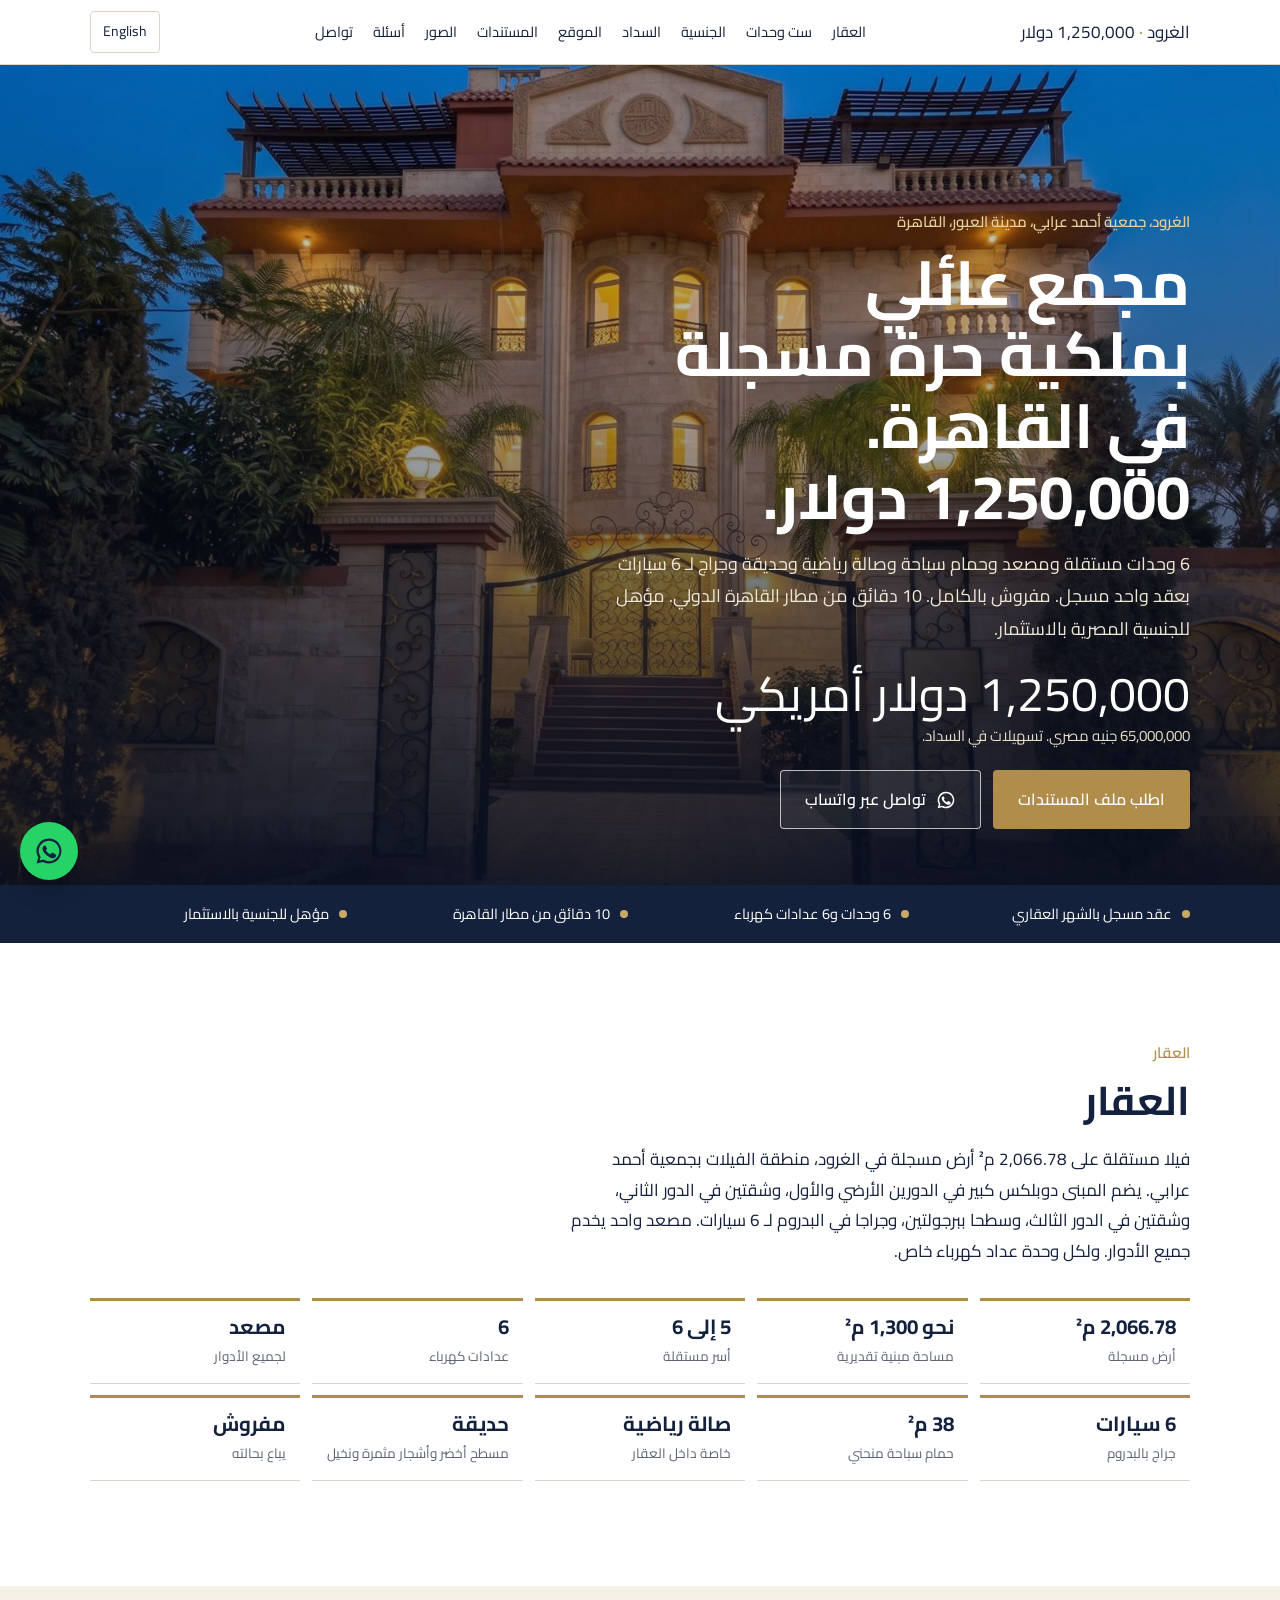
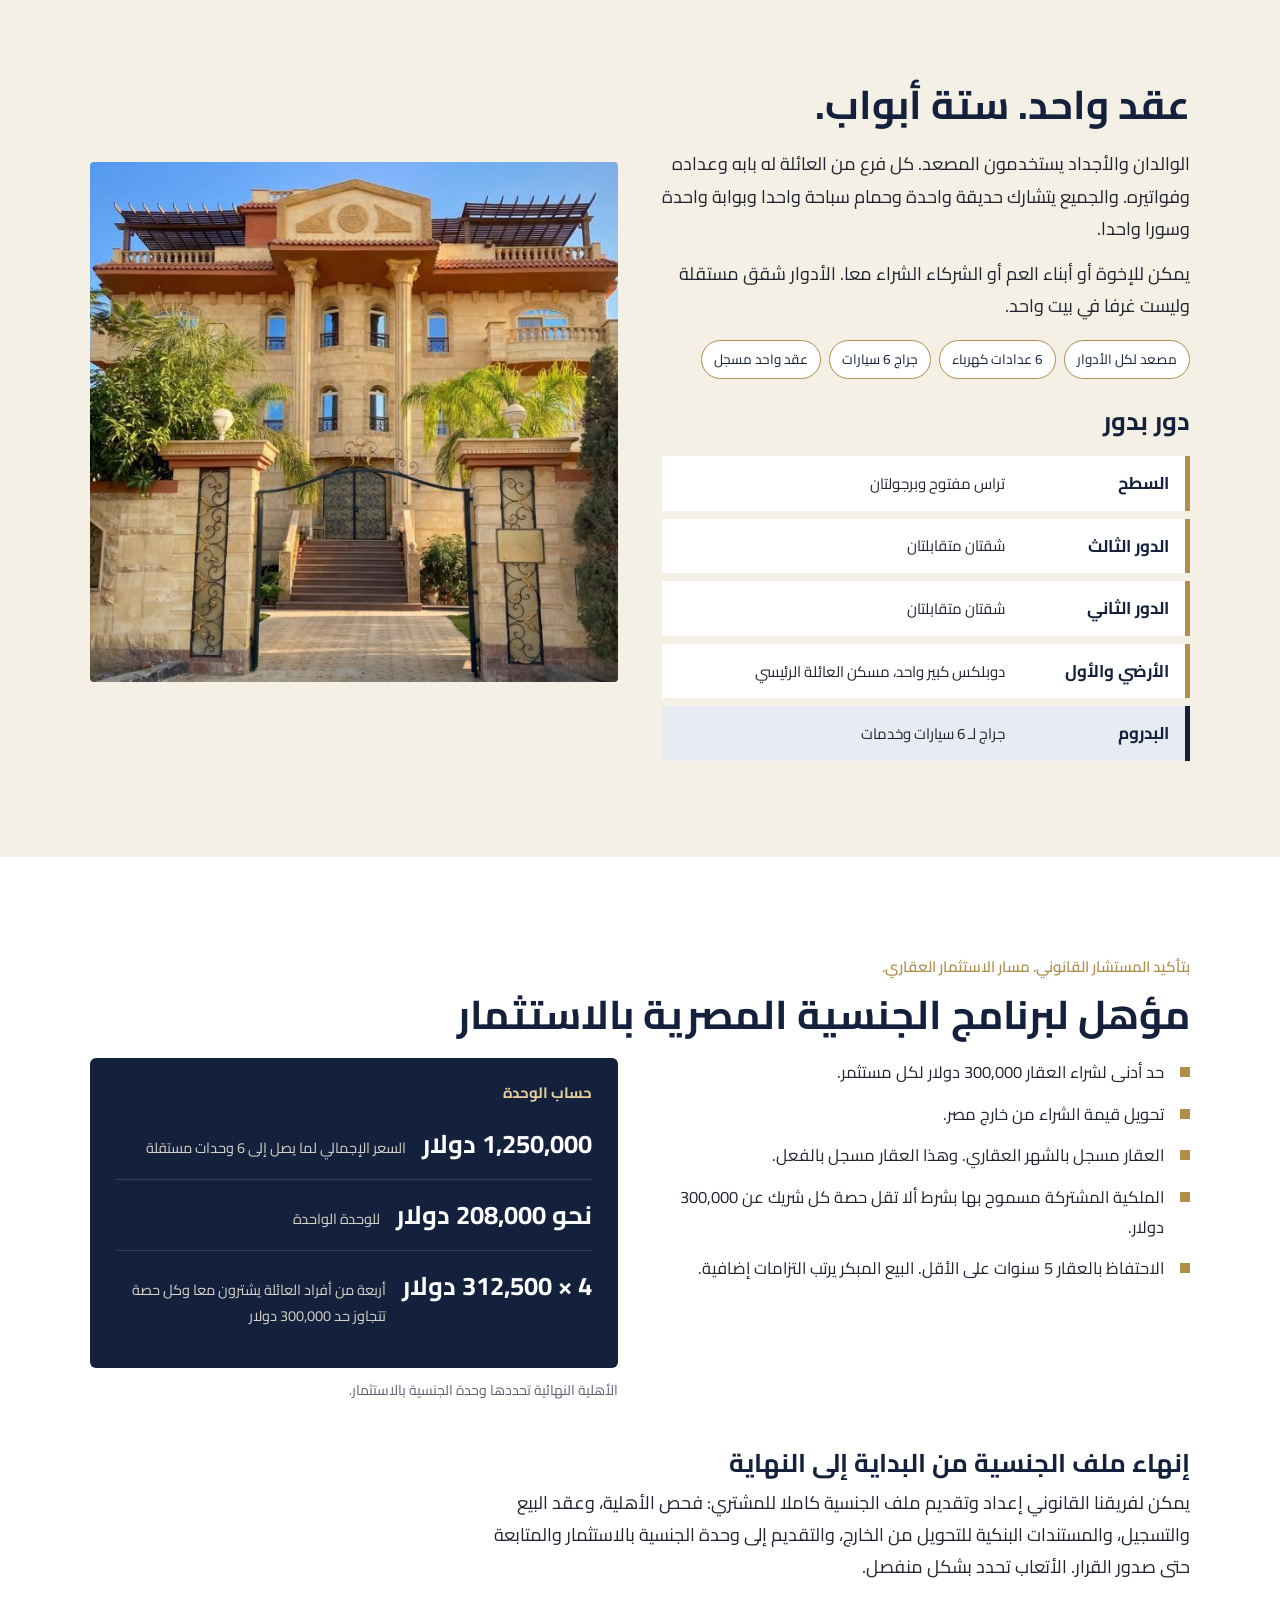
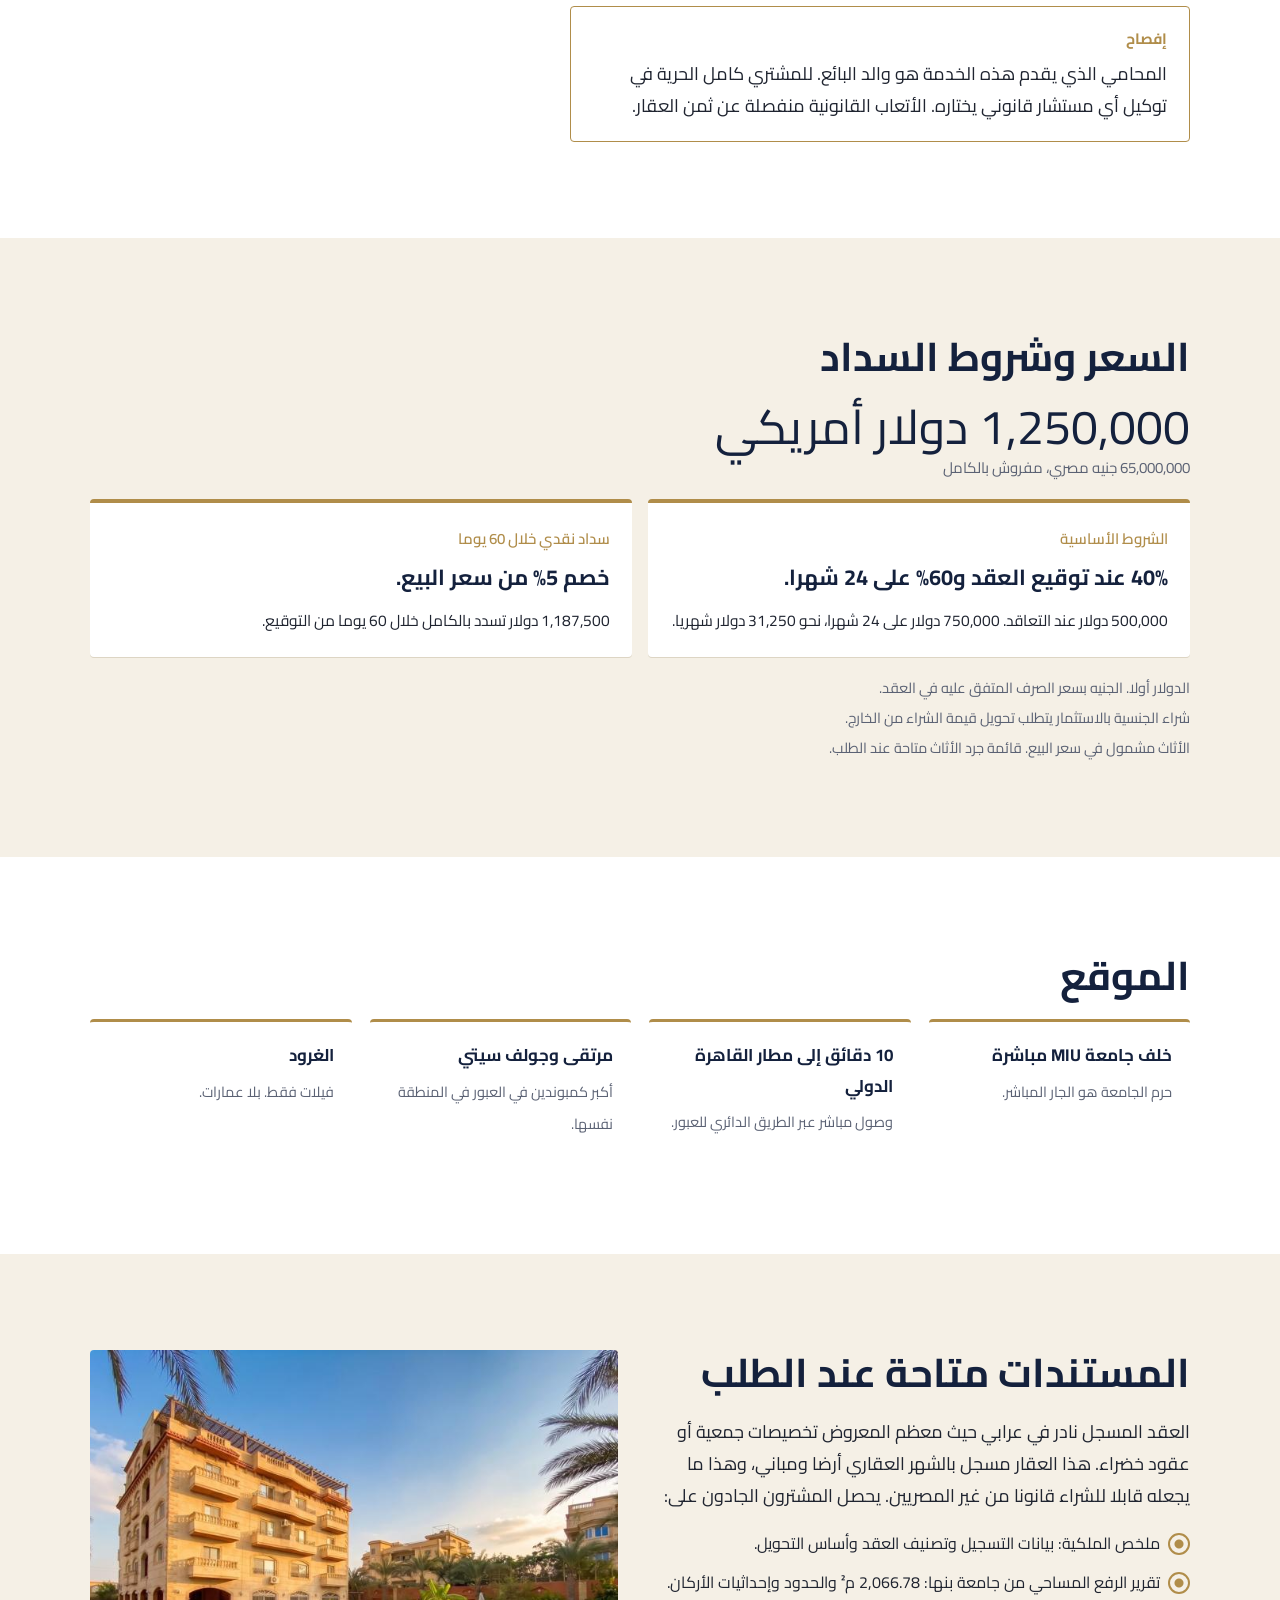
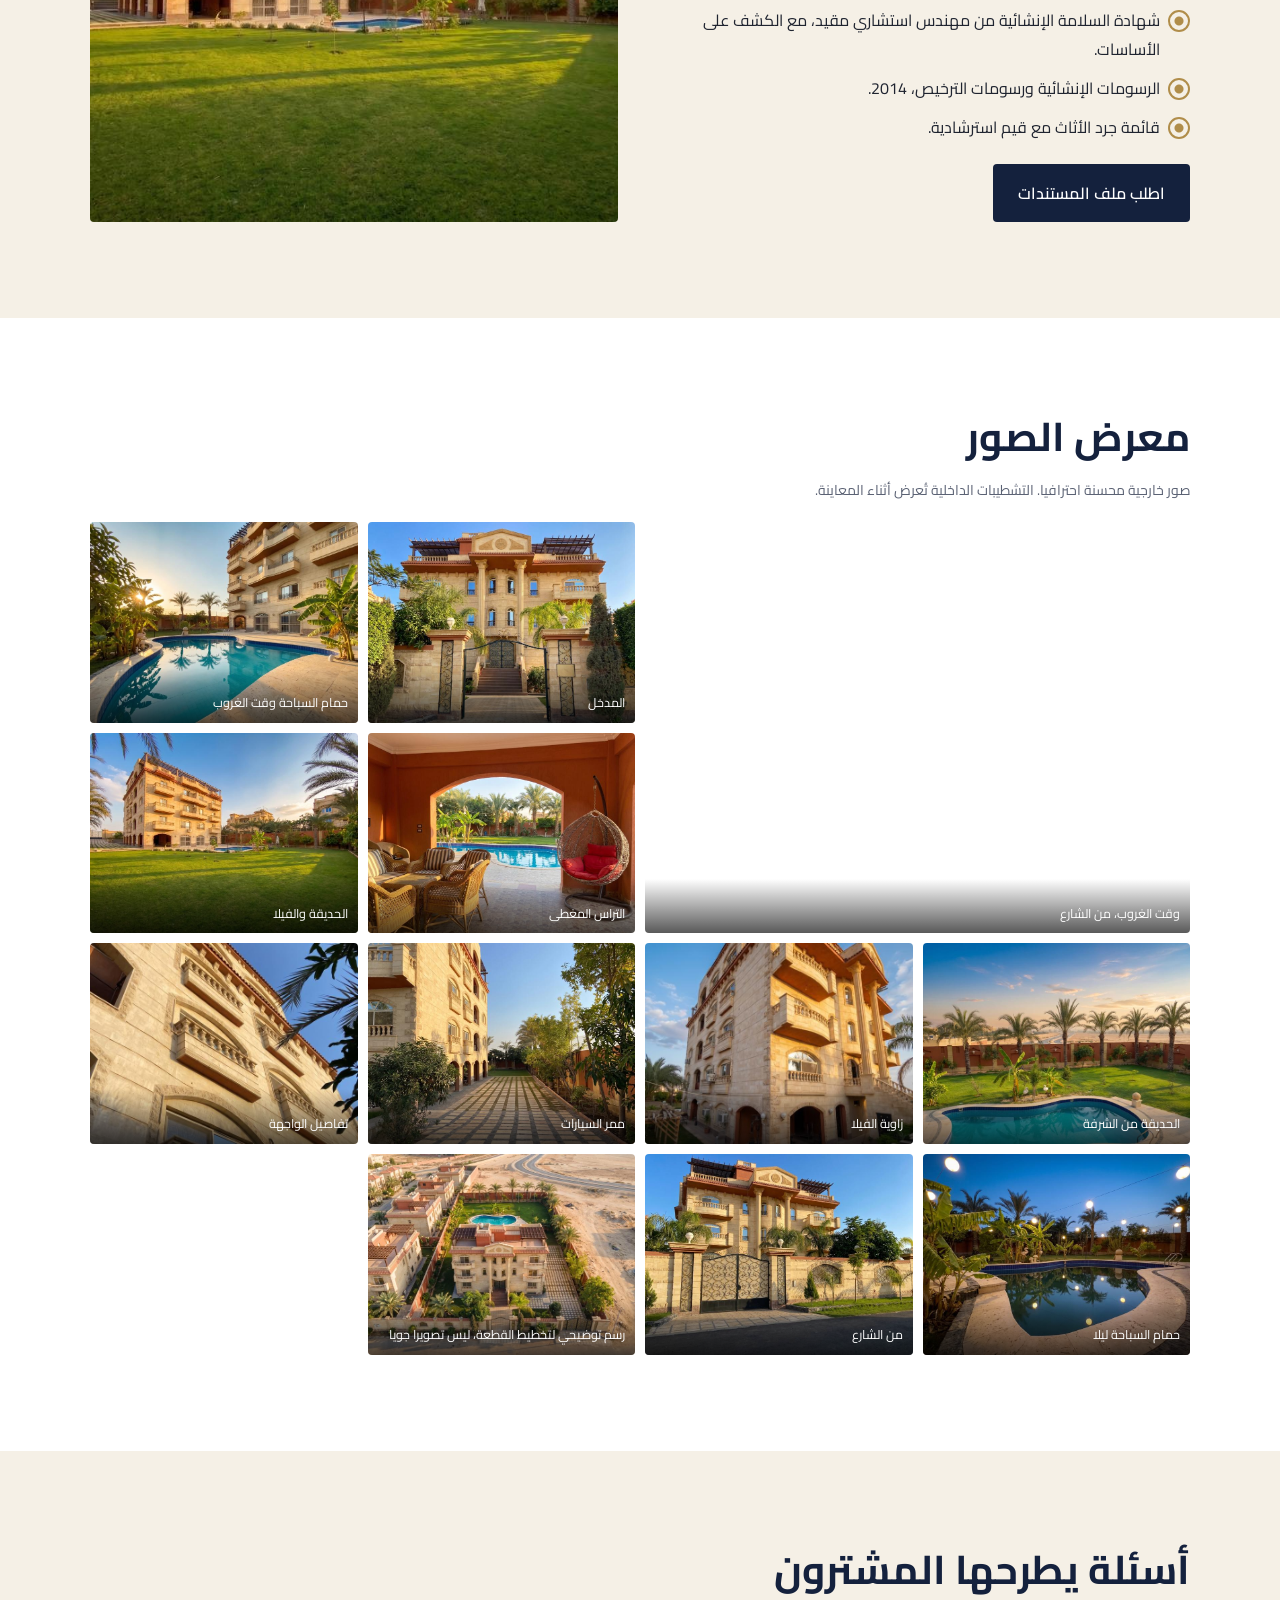
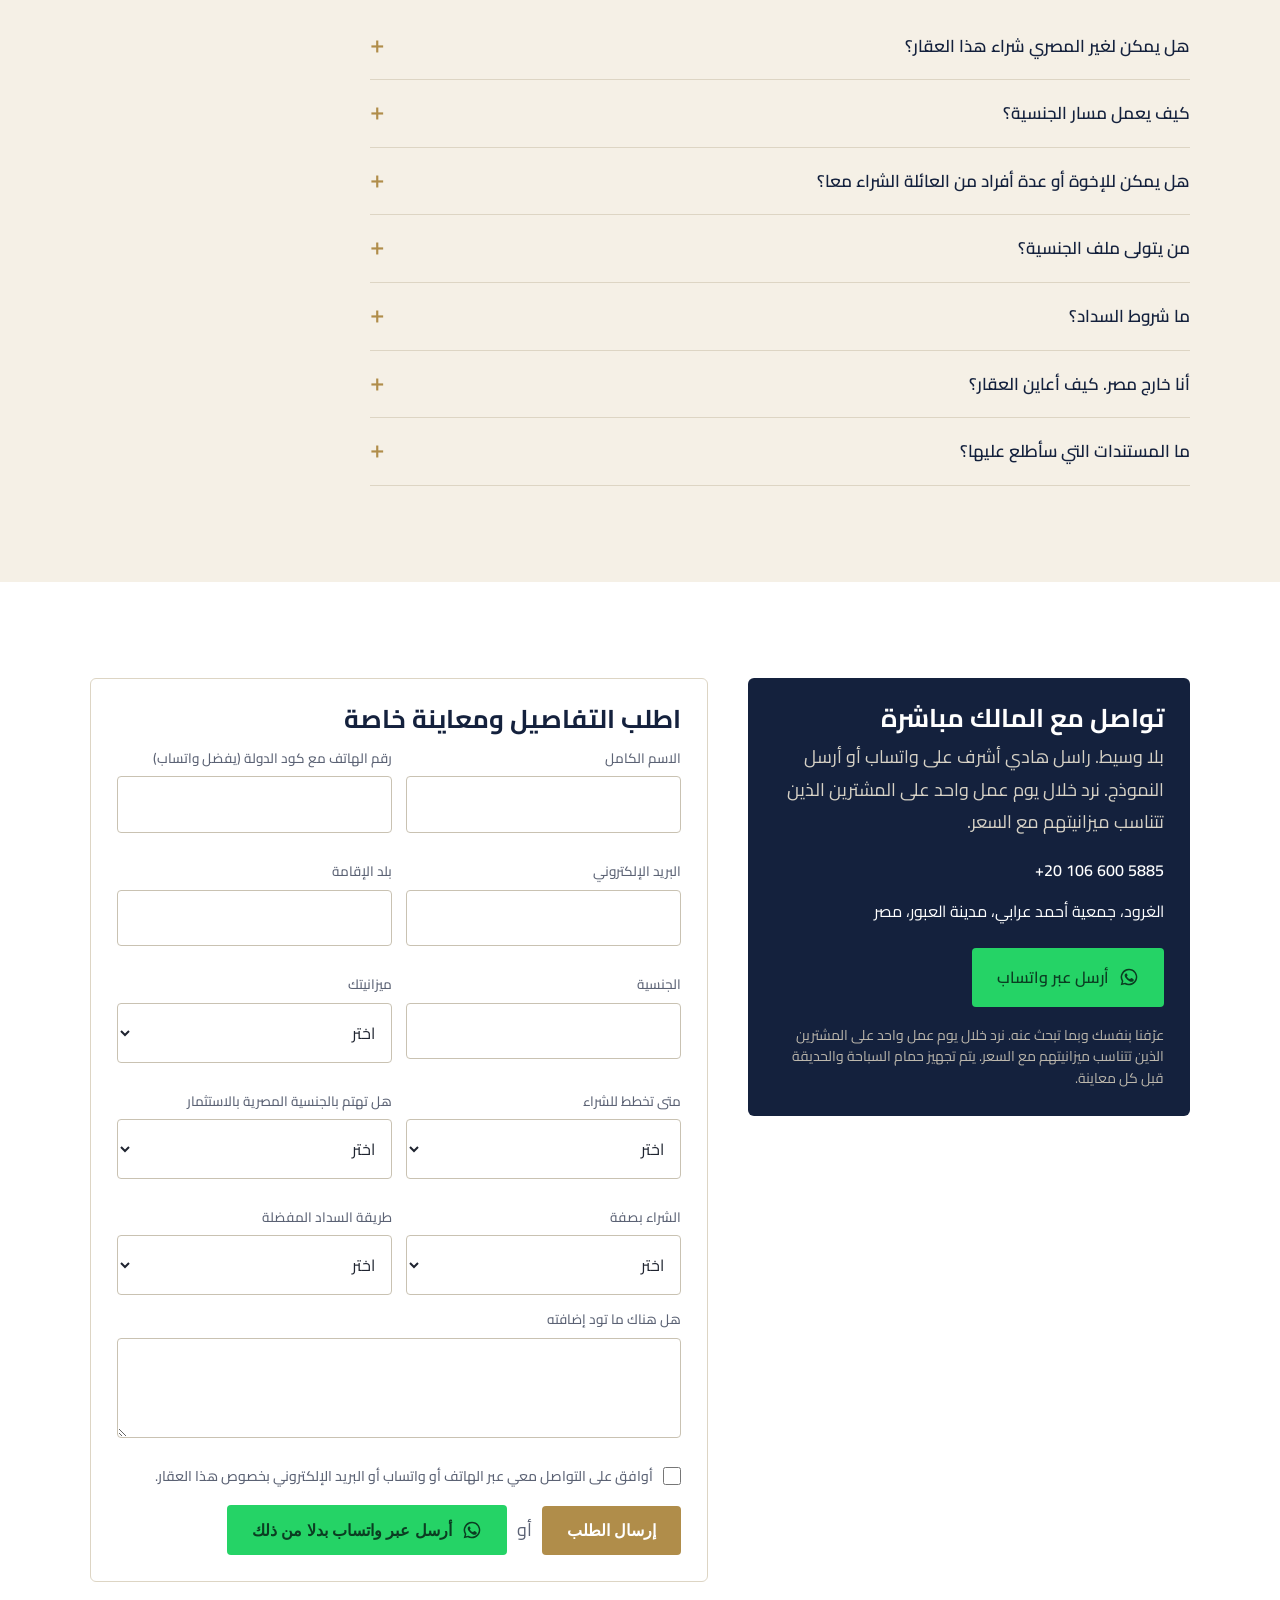
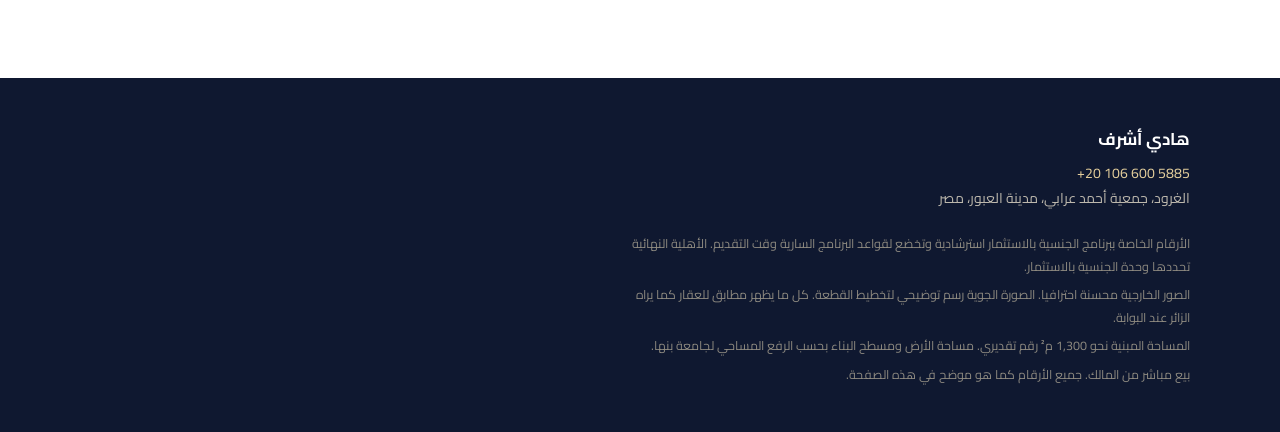
==== ar/index.html @ 03f11ac4 "Obour family compound sales site (EN/AR, GitHub Pages) Co-Authored-By: Claude Fable 5.1 <noreply@ant" ====
<!doctype html>
<html lang="ar" dir="rtl">
<head>
<meta charset="utf-8"><meta name="viewport" content="width=device-width,initial-scale=1,viewport-fit=cover">
<title>مجمع عائلي بملكية حرة مسجلة في العبور، القاهرة | 1,250,000 دولار | مؤهل للجنسية المصرية بالاستثمار</title>
<meta name="description" content="6 وحدات مستقلة بعقد واحد مسجل في الغرود، العبور. مصعد وحمام سباحة وصالة رياضية وحديقة وجراج 6 سيارات، مفروش بالكامل، 10 دقائق من مطار القاهرة. مؤهل للجنسية المصرية بالاستثمار. 1,250,000 دولار مع تسهيلات في السداد.">
<link rel="canonical" href="https://flyboiilii.github.io/obour-villa/ar/">
<link rel="alternate" hreflang="en" href="https://flyboiilii.github.io/obour-villa/en/"><link rel="alternate" hreflang="ar" href="https://flyboiilii.github.io/obour-villa/ar/"><link rel="alternate" hreflang="x-default" href="https://flyboiilii.github.io/obour-villa/">
<meta property="og:type" content="website"><meta property="og:title" content="مجمع عائلي بملكية حرة مسجلة في القاهرة. 1,250,000 دولار."><meta property="og:description" content="6 وحدات مستقلة ومصعد وحمام سباحة وصالة رياضية وحديقة وجراج لـ 6 سيارات بعقد واحد مسجل. مفروش بالكامل. 10 دقائق من مطار القاهرة الدولي. مؤهل للجنسية المصرية بالاستثمار.">
<meta property="og:image" content="https://flyboiilii.github.io/obour-villa/assets/img/og.jpg"><meta property="og:image:width" content="1200"><meta property="og:image:height" content="630"><meta property="og:image:alt" content="الفيلا وقت الغروب، الغرود، العبور">
<meta property="og:url" content="https://flyboiilii.github.io/obour-villa/ar/"><meta property="og:locale" content="ar_EG"><meta name="twitter:card" content="summary_large_image">
<meta name="theme-color" content="#14213d">
<link rel="icon" href="../assets/favicon.svg" type="image/svg+xml">
<link rel="preconnect" href="https://fonts.googleapis.com"><link rel="preconnect" href="https://fonts.gstatic.com" crossorigin>
<link rel="stylesheet" href="https://fonts.googleapis.com/css2?family=Cairo:wght@400;600;700&display=swap">
<link rel="preload" as="image" href="../assets/img/twilight_hero-1600.jpg" fetchpriority="high">
<link rel="stylesheet" href="../assets/site.css">
<script type="application/ld+json">{"@context": "https://schema.org", "@type": "RealEstateListing", "name": "مجمع عائلي بملكية حرة مسجلة في العبور، القاهرة | 1,250,000 دولار | مؤهل للجنسية المصرية بالاستثمار", "url": "https://flyboiilii.github.io/obour-villa/ar/", "description": "6 وحدات مستقلة بعقد واحد مسجل في الغرود، العبور. مصعد وحمام سباحة وصالة رياضية وحديقة وجراج 6 سيارات، مفروش بالكامل، 10 دقائق من مطار القاهرة. مؤهل للجنسية المصرية بالاستثمار. 1,250,000 دولار مع تسهيلات في السداد.", "image": ["https://flyboiilii.github.io/obour-villa/assets/img/twilight_hero-1600.jpg", "https://flyboiilii.github.io/obour-villa/assets/img/entrance_day-1600.jpg", "https://flyboiilii.github.io/obour-villa/assets/img/pool_golden-1600.jpg", "https://flyboiilii.github.io/obour-villa/assets/img/terrace_day-1600.jpg", "https://flyboiilii.github.io/obour-villa/assets/img/garden_wide-1600.jpg", "https://flyboiilii.github.io/obour-villa/assets/img/balcony_view-1600.jpg"], "offers": {"@type": "Offer", "price": "1250000", "priceCurrency": "USD", "availability": "https://schema.org/InStock", "seller": {"@type": "Person", "name": "Hady Ashraf", "telephone": "+201066005885"}}, "about": {"@type": "SingleFamilyResidence", "numberOfRooms": 6, "floorSize": {"@type": "QuantitativeValue", "value": 1300, "unitCode": "MTK"}, "address": {"@type": "PostalAddress", "streetAddress": "El Ghoroud, Gamaeyet Ahmed Orabi", "addressLocality": "Obour City", "addressRegion": "Qalyubia", "addressCountry": "EG"}}}</script>
<script type="application/ld+json">{"@context": "https://schema.org", "@type": "FAQPage", "mainEntity": [{"@type": "Question", "name": "هل يمكن لغير المصري شراء هذا العقار؟", "acceptedAnswer": {"@type": "Answer", "text": "نعم. العقد مسجل بالشهر العقاري للأرض والمباني، وهذا هو شكل الملكية الذي يحتاجه المشتري الأجنبي. معظم المعروض في عرابي تخصيصات جمعية أو عقود خضراء لا توفر ذلك."}}, {"@type": "Question", "name": "كيف يعمل مسار الجنسية؟", "acceptedAnswer": {"@type": "Answer", "text": "يقبل برنامج الجنسية المصرية بالاستثمار شراء عقار مسجل بقيمة لا تقل عن 300,000 دولار لكل مستثمر، تسدد بتحويل من الخارج ويحتفظ به 5 سنوات على الأقل. هذا العقار مسجل بالفعل. الأهلية النهائية تحددها وحدة الجنسية بالاستثمار."}}, {"@type": "Question", "name": "هل يمكن للإخوة أو عدة أفراد من العائلة الشراء معا؟", "acceptedAnswer": {"@type": "Answer", "text": "نعم. الملكية المشتركة مسموح بها بشرط ألا تقل حصة كل شريك عن 300,000 دولار. عند 1,250,000 دولار يتجاوز أربعة شركاء بحصة 312,500 دولار لكل منهم الحد المطلوب."}}, {"@type": "Question", "name": "من يتولى ملف الجنسية؟", "acceptedAnswer": {"@type": "Answer", "text": "يمكن لفريقنا القانوني إعداد وتقديم الملف كاملا مقابل أتعاب منفصلة. المحامي هو والد البائع، وللمشتري كامل الحرية في توكيل أي مستشار يختاره."}}, {"@type": "Question", "name": "ما شروط السداد؟", "acceptedAnswer": {"@type": "Answer", "text": "40% عند التوقيع و60% على 24 شهرا، أو خصم 5% من سعر البيع عند السداد الكامل خلال 60 يوما. تباع الفيلا مفروشة بالكامل بسعر البيع."}}, {"@type": "Question", "name": "أنا خارج مصر. كيف أعاين العقار؟", "acceptedAnswer": {"@type": "Answer", "text": "نبدأ بمكالمة فيديو نعرض فيها الفيلا والمستندات، ثم نرتب معاينة خاصة عند سفرك. يتم تجهيز حمام السباحة والحديقة قبل كل زيارة."}}, {"@type": "Question", "name": "ما المستندات التي سأطلع عليها؟", "acceptedAnswer": {"@type": "Answer", "text": "ملخص الملكية، وتقرير الرفع المساحي من جامعة بنها، وشهادة السلامة الإنشائية، والرسومات الإنشائية ورسومات الترخيص لعام 2014، وقائمة جرد الأثاث. النسخ الكاملة تقدم للمشترين الجادين بعد أول مكالمة."}}]}</script>
</head>
<body>
<a class="skip" href="#main">انتقل إلى المحتوى</a>
<header class="hdr"><div class="wrap">
  <a class="brand" href="#top">الغرود <b>·</b> 1,250,000 دولار</a>
  <nav class="nav" aria-label="Sections"><ul><li><a href="#property">العقار</a></li><li><a href="#units">ست وحدات</a></li><li><a href="#citizenship">الجنسية</a></li><li><a href="#payment">السداد</a></li><li><a href="#location">الموقع</a></li><li><a href="#documents">المستندات</a></li><li><a href="#gallery">الصور</a></li><li><a href="#faq">أسئلة</a></li><li><a href="#contact">تواصل</a></li></ul></nav>
  <div class="hdr-right"><a class="lang" href="../en/" hreflang="en" lang="en">English</a>
  <button class="burger" aria-label="القائمة" aria-expanded="false" aria-controls="nav"><span></span></button></div>
</div></header>

<main id="main">
<section class="hero" id="top" style="padding:0">
  <img class="hero-img" src="../assets/img/twilight_hero-1600.jpg" srcset="../assets/img/twilight_hero-800.jpg 800w, ../assets/img/twilight_hero-1600.jpg 1600w" sizes="100vw" alt="الفيلا وقت الغروب، الغرود، العبور" fetchpriority="high" decoding="async">
  <div class="wrap">
    <div class="eyebrow">الغرود، جمعية أحمد عرابي، مدينة العبور، القاهرة</div>
    <h1>مجمع عائلي بملكية حرة مسجلة في القاهرة. 1,250,000 دولار.</h1>
    <p>6 وحدات مستقلة ومصعد وحمام سباحة وصالة رياضية وحديقة وجراج لـ 6 سيارات بعقد واحد مسجل. مفروش بالكامل. 10 دقائق من مطار القاهرة الدولي. مؤهل للجنسية المصرية بالاستثمار.</p>
    <div class="price">1,250,000 دولار أمريكي<small>65,000,000 جنيه مصري. تسهيلات في السداد.</small></div>
    <div class="btns"><a class="btn btn-gold" href="#contact">اطلب ملف المستندات</a><a class="btn btn-ghost" href="https://wa.me/201066005885?text=مرحبا، أنا مهتم بالمجمع العائلي في العبور (1,250,000 دولار)." target="_blank" rel="noopener"><svg viewBox="0 0 24 24" aria-hidden="true"><path fill="currentColor" d="M12 2a10 10 0 0 0-8.6 15.1L2 22l5-1.3A10 10 0 1 0 12 2zm0 18.2a8.2 8.2 0 0 1-4.2-1.2l-.3-.2-3 .8.8-2.9-.2-.3A8.2 8.2 0 1 1 12 20.2zm4.5-6.1c-.2-.1-1.5-.7-1.7-.8s-.4-.1-.6.1-.6.8-.8 1-.3.2-.5.1a6.7 6.7 0 0 1-3.3-2.9c-.3-.4.2-.4.7-1.3.1-.2 0-.3 0-.4l-.8-1.8c-.2-.5-.4-.4-.6-.4h-.5a1 1 0 0 0-.7.3 3 3 0 0 0-.9 2.2 5.2 5.2 0 0 0 1.1 2.8 12 12 0 0 0 4.6 4 5.3 5.3 0 0 0 3.2.7 2.7 2.7 0 0 0 1.8-1.3 2.2 2.2 0 0 0 .2-1.3c-.1-.1-.3-.2-.5-.3z"/></svg>تواصل عبر واتساب</a></div>
  </div>
</section>
<div class="trust"><div class="wrap"><ul><li>عقد مسجل بالشهر العقاري</li><li>6 وحدات و6 عدادات كهرباء</li><li>10 دقائق من مطار القاهرة</li><li>مؤهل للجنسية بالاستثمار</li></ul></div></div>

<section id="property"><div class="wrap reveal">
  <div class="eyebrow">العقار</div>
  <h2>العقار</h2>
  <p class="lead">فيلا مستقلة على 2,066.78 م² أرض مسجلة في الغرود، منطقة الفيلات بجمعية أحمد عرابي. يضم المبنى دوبلكس كبير في الدورين الأرضي والأول، وشقتين في الدور الثاني، وشقتين في الدور الثالث، وسطحا ببرجولتين، وجراجا في البدروم لـ 6 سيارات. مصعد واحد يخدم جميع الأدوار. ولكل وحدة عداد كهرباء خاص.</p>
  <div class="facts"><div class="fact"><b>2,066.78 م²</b><span>أرض مسجلة</span></div><div class="fact"><b>نحو 1,300 م²</b><span>مساحة مبنية تقديرية</span></div><div class="fact"><b>5 إلى 6</b><span>أسر مستقلة</span></div><div class="fact"><b>6</b><span>عدادات كهرباء</span></div><div class="fact"><b>مصعد</b><span>لجميع الأدوار</span></div><div class="fact"><b>6 سيارات</b><span>جراج بالبدروم</span></div><div class="fact"><b>38 م²</b><span>حمام سباحة منحني</span></div><div class="fact"><b>صالة رياضية</b><span>خاصة داخل العقار</span></div><div class="fact"><b>حديقة</b><span>مسطح أخضر وأشجار مثمرة ونخيل</span></div><div class="fact"><b>مفروش</b><span>يباع بحالته</span></div></div>
</div></section>

<section class="alt" id="units"><div class="wrap">
  <div class="two reveal">
    <div><h2>عقد واحد. ستة أبواب.</h2><p style="margin-bottom:12px">الوالدان والأجداد يستخدمون المصعد. كل فرع من العائلة له بابه وعداده وفواتيره. والجميع يتشارك حديقة واحدة وحمام سباحة واحدا وبوابة واحدة وسورا واحدا.</p><p style="margin-bottom:12px">يمكن للإخوة أو أبناء العم أو الشركاء الشراء معا. الأدوار شقق مستقلة وليست غرفا في بيت واحد.</p><div class="badges"><span class="badge">مصعد لكل الأدوار</span><span class="badge">6 عدادات كهرباء</span><span class="badge">جراج 6 سيارات</span><span class="badge">عقد واحد مسجل</span></div>
      <h3 style="margin-top:28px">دور بدور</h3><div class="stack"><div class="lvl "><b>السطح</b><span>تراس مفتوح وبرجولتان</span></div><div class="lvl "><b>الدور الثالث</b><span>شقتان متقابلتان</span></div><div class="lvl "><b>الدور الثاني</b><span>شقتان متقابلتان</span></div><div class="lvl "><b>الأرضي والأول</b><span>دوبلكس كبير واحد، مسكن العائلة الرئيسي</span></div><div class="lvl base"><b>البدروم</b><span>جراج لـ 6 سيارات وخدمات</span></div></div></div>
    <img src="../assets/img/entrance_day-800.jpg" srcset="../assets/img/entrance_day-800.jpg 800w, ../assets/img/entrance_day-1600.jpg 1600w" sizes="(max-width:760px) 100vw, 50vw" alt="المدخل" loading="lazy" decoding="async" class="">
  </div>
</div></section>

<section id="citizenship"><div class="wrap">
  <div class="reveal"><div class="eyebrow">بتأكيد المستشار القانوني. مسار الاستثمار العقاري.</div><h2>مؤهل لبرنامج الجنسية المصرية بالاستثمار</h2></div>
  <div class="two top reveal" style="margin-top:14px">
    <ul class="rules"><li>حد أدنى لشراء العقار 300,000 دولار لكل مستثمر.</li><li>تحويل قيمة الشراء من خارج مصر.</li><li>العقار مسجل بالشهر العقاري. وهذا العقار مسجل بالفعل.</li><li>الملكية المشتركة مسموح بها بشرط ألا تقل حصة كل شريك عن 300,000 دولار.</li><li>الاحتفاظ بالعقار 5 سنوات على الأقل. البيع المبكر يرتب التزامات إضافية.</li></ul>
    <div><div class="mathbox"><h3>حساب الوحدة</h3><div class="mrow"><b>1,250,000 دولار</b><span>السعر الإجمالي لما يصل إلى 6 وحدات مستقلة</span></div><div class="mrow"><b>نحو 208,000 دولار</b><span>للوحدة الواحدة</span></div><div class="mrow"><b>4 × 312,500 دولار</b><span>أربعة من أفراد العائلة يشترون معا وكل حصة تتجاوز حد 300,000 دولار</span></div></div><p class="fine" style="margin-top:12px">الأهلية النهائية تحددها وحدة الجنسية بالاستثمار.</p></div>
  </div>
  <div class="reveal" style="margin-top:48px"><h3>إنهاء ملف الجنسية من البداية إلى النهاية</h3><p style="max-width:70ch;margin-top:8px">يمكن لفريقنا القانوني إعداد وتقديم ملف الجنسية كاملا للمشتري: فحص الأهلية، وعقد البيع والتسجيل، والمستندات البنكية للتحويل من الخارج، والتقديم إلى وحدة الجنسية بالاستثمار والمتابعة حتى صدور القرار. الأتعاب تحدد بشكل منفصل.</p>
  <div class="disc"><b>إفصاح</b><p>المحامي الذي يقدم هذه الخدمة هو والد البائع. للمشتري كامل الحرية في توكيل أي مستشار قانوني يختاره. الأتعاب القانونية منفصلة عن ثمن العقار.</p></div></div>
</div></section>

<section class="alt" id="payment"><div class="wrap reveal">
  <h2>السعر وشروط السداد</h2>
  <div class="price dark">1,250,000 دولار أمريكي<small>65,000,000 جنيه مصري، مفروش بالكامل</small></div>
  <div class="terms"><div class="term"><div class="t">الشروط الأساسية</div><div class="h">40% عند توقيع العقد و60% على 24 شهرا.</div><p>500,000 دولار عند التعاقد. 750,000 دولار على 24 شهرا، نحو 31,250 دولار شهريا.</p></div><div class="term"><div class="t">سداد نقدي خلال 60 يوما</div><div class="h">خصم 5% من سعر البيع.</div><p>1,187,500 دولار تسدد بالكامل خلال 60 يوما من التوقيع.</p></div></div>
  <ul class="notes"><li>الدولار أولا. الجنيه بسعر الصرف المتفق عليه في العقد.</li><li>شراء الجنسية بالاستثمار يتطلب تحويل قيمة الشراء من الخارج.</li><li>الأثاث مشمول في سعر البيع. قائمة جرد الأثاث متاحة عند الطلب.</li></ul>
</div></section>

<section id="location"><div class="wrap reveal">
  <h2>الموقع</h2>
  <div class="loc"><div><b>خلف جامعة MIU مباشرة</b><span>حرم الجامعة هو الجار المباشر.</span></div><div><b>10 دقائق إلى مطار القاهرة الدولي</b><span>وصول مباشر عبر الطريق الدائري للعبور.</span></div><div><b>مرتقى وجولف سيتي</b><span>أكبر كمبوندين في العبور في المنطقة نفسها.</span></div><div><b>الغرود</b><span>فيلات فقط. بلا عمارات.</span></div></div>
</div></section>

<section class="alt" id="documents"><div class="wrap">
  <div class="two top reveal">
    <div><h2>المستندات متاحة عند الطلب</h2><p>العقد المسجل نادر في عرابي حيث معظم المعروض تخصيصات جمعية أو عقود خضراء. هذا العقار مسجل بالشهر العقاري أرضا ومباني، وهذا ما يجعله قابلا للشراء قانونا من غير المصريين. يحصل المشترون الجادون على:</p><ul class="docs"><li>ملخص الملكية: بيانات التسجيل وتصنيف العقد وأساس التحويل.</li><li>تقرير الرفع المساحي من جامعة بنها: 2,066.78 م² والحدود وإحداثيات الأركان.</li><li>شهادة السلامة الإنشائية من مهندس استشاري مقيد، مع الكشف على الأساسات.</li><li>الرسومات الإنشائية ورسومات الترخيص، 2014.</li><li>قائمة جرد الأثاث مع قيم استرشادية.</li></ul><a class="btn btn-navy" href="#contact">اطلب ملف المستندات</a></div>
    <img src="../assets/img/garden_wide-800.jpg" srcset="../assets/img/garden_wide-800.jpg 800w, ../assets/img/garden_wide-1600.jpg 1600w" sizes="(max-width:760px) 100vw, 50vw" alt="الحديقة والفيلا" loading="lazy" decoding="async" class="">
  </div>
</div></section>

<section id="gallery"><div class="wrap reveal">
  <h2>معرض الصور</h2><p class="fine">صور خارجية محسنة احترافيا. التشطيبات الداخلية تُعرض أثناء المعاينة.</p>
  <div class="gal"><button type="button" data-full="../assets/img/twilight_hero-1600.jpg" data-cap="وقت الغروب، من الشارع" aria-label="وقت الغروب، من الشارع"><img src="../assets/img/twilight_hero-800.jpg" srcset="../assets/img/twilight_hero-800.jpg 800w, ../assets/img/twilight_hero-1600.jpg 1600w" sizes="(max-width:700px) 50vw, 25vw" alt="وقت الغروب، من الشارع" loading="lazy" decoding="async" class=""><figcaption>وقت الغروب، من الشارع</figcaption></button><button type="button" data-full="../assets/img/entrance_day-1600.jpg" data-cap="المدخل" aria-label="المدخل"><img src="../assets/img/entrance_day-800.jpg" srcset="../assets/img/entrance_day-800.jpg 800w, ../assets/img/entrance_day-1600.jpg 1600w" sizes="(max-width:700px) 50vw, 25vw" alt="المدخل" loading="lazy" decoding="async" class=""><figcaption>المدخل</figcaption></button><button type="button" data-full="../assets/img/pool_golden-1600.jpg" data-cap="حمام السباحة وقت الغروب" aria-label="حمام السباحة وقت الغروب"><img src="../assets/img/pool_golden-800.jpg" srcset="../assets/img/pool_golden-800.jpg 800w, ../assets/img/pool_golden-1600.jpg 1600w" sizes="(max-width:700px) 50vw, 25vw" alt="حمام السباحة وقت الغروب" loading="lazy" decoding="async" class=""><figcaption>حمام السباحة وقت الغروب</figcaption></button><button type="button" data-full="../assets/img/terrace_day-1600.jpg" data-cap="التراس المغطى" aria-label="التراس المغطى"><img src="../assets/img/terrace_day-800.jpg" srcset="../assets/img/terrace_day-800.jpg 800w, ../assets/img/terrace_day-1600.jpg 1600w" sizes="(max-width:700px) 50vw, 25vw" alt="التراس المغطى" loading="lazy" decoding="async" class=""><figcaption>التراس المغطى</figcaption></button><button type="button" data-full="../assets/img/garden_wide-1600.jpg" data-cap="الحديقة والفيلا" aria-label="الحديقة والفيلا"><img src="../assets/img/garden_wide-800.jpg" srcset="../assets/img/garden_wide-800.jpg 800w, ../assets/img/garden_wide-1600.jpg 1600w" sizes="(max-width:700px) 50vw, 25vw" alt="الحديقة والفيلا" loading="lazy" decoding="async" class=""><figcaption>الحديقة والفيلا</figcaption></button><button type="button" data-full="../assets/img/balcony_view-1600.jpg" data-cap="الحديقة من الشرفة" aria-label="الحديقة من الشرفة"><img src="../assets/img/balcony_view-800.jpg" srcset="../assets/img/balcony_view-800.jpg 800w, ../assets/img/balcony_view-1600.jpg 1600w" sizes="(max-width:700px) 50vw, 25vw" alt="الحديقة من الشرفة" loading="lazy" decoding="async" class=""><figcaption>الحديقة من الشرفة</figcaption></button><button type="button" data-full="../assets/img/corner-1600.jpg" data-cap="زاوية الفيلا" aria-label="زاوية الفيلا"><img src="../assets/img/corner-800.jpg" srcset="../assets/img/corner-800.jpg 800w, ../assets/img/corner-1600.jpg 1600w" sizes="(max-width:700px) 50vw, 25vw" alt="زاوية الفيلا" loading="lazy" decoding="async" class=""><figcaption>زاوية الفيلا</figcaption></button><button type="button" data-full="../assets/img/driveway-1600.jpg" data-cap="ممر السيارات" aria-label="ممر السيارات"><img src="../assets/img/driveway-800.jpg" srcset="../assets/img/driveway-800.jpg 800w, ../assets/img/driveway-1600.jpg 1600w" sizes="(max-width:700px) 50vw, 25vw" alt="ممر السيارات" loading="lazy" decoding="async" class=""><figcaption>ممر السيارات</figcaption></button><button type="button" data-full="../assets/img/facade_detail-1600.jpg" data-cap="تفاصيل الواجهة" aria-label="تفاصيل الواجهة"><img src="../assets/img/facade_detail-800.jpg" srcset="../assets/img/facade_detail-800.jpg 800w, ../assets/img/facade_detail-1600.jpg 1600w" sizes="(max-width:700px) 50vw, 25vw" alt="تفاصيل الواجهة" loading="lazy" decoding="async" class=""><figcaption>تفاصيل الواجهة</figcaption></button><button type="button" data-full="../assets/img/pool_twilight-1600.jpg" data-cap="حمام السباحة ليلا" aria-label="حمام السباحة ليلا"><img src="../assets/img/pool_twilight-800.jpg" srcset="../assets/img/pool_twilight-800.jpg 800w, ../assets/img/pool_twilight-1600.jpg 1600w" sizes="(max-width:700px) 50vw, 25vw" alt="حمام السباحة ليلا" loading="lazy" decoding="async" class=""><figcaption>حمام السباحة ليلا</figcaption></button><button type="button" data-full="../assets/img/street_gate-1600.jpg" data-cap="من الشارع" aria-label="من الشارع"><img src="../assets/img/street_gate-800.jpg" srcset="../assets/img/street_gate-800.jpg 800w, ../assets/img/street_gate-1600.jpg 1600w" sizes="(max-width:700px) 50vw, 25vw" alt="من الشارع" loading="lazy" decoding="async" class=""><figcaption>من الشارع</figcaption></button><button type="button" data-full="../assets/img/aerial-1600.jpg" data-cap="رسم توضيحي لتخطيط القطعة، ليس تصويرا جويا" aria-label="رسم توضيحي لتخطيط القطعة، ليس تصويرا جويا"><img src="../assets/img/aerial-800.jpg" srcset="../assets/img/aerial-800.jpg 800w, ../assets/img/aerial-1600.jpg 1600w" sizes="(max-width:700px) 50vw, 25vw" alt="رسم توضيحي لتخطيط القطعة، ليس تصويرا جويا" loading="lazy" decoding="async" class=""><figcaption>رسم توضيحي لتخطيط القطعة، ليس تصويرا جويا</figcaption></button></div>
</div></section>

<section class="alt" id="faq"><div class="wrap reveal">
  <h2>أسئلة يطرحها المشترون</h2>
  <div class="faq"><details><summary>هل يمكن لغير المصري شراء هذا العقار؟</summary><p>نعم. العقد مسجل بالشهر العقاري للأرض والمباني، وهذا هو شكل الملكية الذي يحتاجه المشتري الأجنبي. معظم المعروض في عرابي تخصيصات جمعية أو عقود خضراء لا توفر ذلك.</p></details><details><summary>كيف يعمل مسار الجنسية؟</summary><p>يقبل برنامج الجنسية المصرية بالاستثمار شراء عقار مسجل بقيمة لا تقل عن 300,000 دولار لكل مستثمر، تسدد بتحويل من الخارج ويحتفظ به 5 سنوات على الأقل. هذا العقار مسجل بالفعل. الأهلية النهائية تحددها وحدة الجنسية بالاستثمار.</p></details><details><summary>هل يمكن للإخوة أو عدة أفراد من العائلة الشراء معا؟</summary><p>نعم. الملكية المشتركة مسموح بها بشرط ألا تقل حصة كل شريك عن 300,000 دولار. عند 1,250,000 دولار يتجاوز أربعة شركاء بحصة 312,500 دولار لكل منهم الحد المطلوب.</p></details><details><summary>من يتولى ملف الجنسية؟</summary><p>يمكن لفريقنا القانوني إعداد وتقديم الملف كاملا مقابل أتعاب منفصلة. المحامي هو والد البائع، وللمشتري كامل الحرية في توكيل أي مستشار يختاره.</p></details><details><summary>ما شروط السداد؟</summary><p>40% عند التوقيع و60% على 24 شهرا، أو خصم 5% من سعر البيع عند السداد الكامل خلال 60 يوما. تباع الفيلا مفروشة بالكامل بسعر البيع.</p></details><details><summary>أنا خارج مصر. كيف أعاين العقار؟</summary><p>نبدأ بمكالمة فيديو نعرض فيها الفيلا والمستندات، ثم نرتب معاينة خاصة عند سفرك. يتم تجهيز حمام السباحة والحديقة قبل كل زيارة.</p></details><details><summary>ما المستندات التي سأطلع عليها؟</summary><p>ملخص الملكية، وتقرير الرفع المساحي من جامعة بنها، وشهادة السلامة الإنشائية، والرسومات الإنشائية ورسومات الترخيص لعام 2014، وقائمة جرد الأثاث. النسخ الكاملة تقدم للمشترين الجادين بعد أول مكالمة.</p></details></div>
</div></section>

<section id="contact"><div class="wrap">
  <div class="contact-grid reveal">
    <div class="card navy">
      <h3>تواصل مع المالك مباشرة</h3><p style="margin-top:8px">بلا وسيط. راسل هادي أشرف على واتساب أو أرسل النموذج. نرد خلال يوم عمل واحد على المشترين الذين تتناسب ميزانيتهم مع السعر.</p>
      <ul class="clist"><li><a href="https://wa.me/201066005885?text=مرحبا، أنا مهتم بالمجمع العائلي في العبور (1,250,000 دولار)." target="_blank" rel="noopener"><span dir="ltr">+20 106 600 5885</span></a></li><li>الغرود، جمعية أحمد عرابي، مدينة العبور، مصر</li></ul>
      <a class="btn btn-wa" href="https://wa.me/201066005885?text=مرحبا، أنا مهتم بالمجمع العائلي في العبور (1,250,000 دولار)." target="_blank" rel="noopener"><svg viewBox="0 0 24 24" aria-hidden="true"><path fill="currentColor" d="M12 2a10 10 0 0 0-8.6 15.1L2 22l5-1.3A10 10 0 1 0 12 2zm0 18.2a8.2 8.2 0 0 1-4.2-1.2l-.3-.2-3 .8.8-2.9-.2-.3A8.2 8.2 0 1 1 12 20.2zm4.5-6.1c-.2-.1-1.5-.7-1.7-.8s-.4-.1-.6.1-.6.8-.8 1-.3.2-.5.1a6.7 6.7 0 0 1-3.3-2.9c-.3-.4.2-.4.7-1.3.1-.2 0-.3 0-.4l-.8-1.8c-.2-.5-.4-.4-.6-.4h-.5a1 1 0 0 0-.7.3 3 3 0 0 0-.9 2.2 5.2 5.2 0 0 0 1.1 2.8 12 12 0 0 0 4.6 4 5.3 5.3 0 0 0 3.2.7 2.7 2.7 0 0 0 1.8-1.3 2.2 2.2 0 0 0 .2-1.3c-.1-.1-.3-.2-.5-.3z"/></svg>أرسل عبر واتساب</a>
      <p class="fine" style="color:#bdb8ad;margin-top:18px">عرّفنا بنفسك وبما تبحث عنه. نرد خلال يوم عمل واحد على المشترين الذين تتناسب ميزانيتهم مع السعر. يتم تجهيز حمام السباحة والحديقة قبل كل معاينة.</p>
    </div>
    <form class="card" id="lead" method="post" action="#" data-endpoint="" data-wa="201066005885" novalidate>
      <h3>اطلب التفاصيل ومعاينة خاصة</h3>
      <div class="row"><div><label for="name">الاسم الكامل</label><input id="name" name="name" type="text" required autocomplete=name></div><div><label for="phone">رقم الهاتف مع كود الدولة (يفضل واتساب)</label><input id="phone" name="phone" type="tel" required autocomplete=tel></div><div><label for="email">البريد الإلكتروني</label><input id="email" name="email" type="email" required autocomplete=email></div><div><label for="country">بلد الإقامة</label><input id="country" name="country" type="text" required autocomplete=country-name></div><div><label for="nationality">الجنسية</label><input id="nationality" name="nationality" type="text" required ></div>
      <div><label for="budget">ميزانيتك</label><select id="budget" name="budget" required><option value="">اختر</option><option value="أقل من 1,000,000 دولار">أقل من 1,000,000 دولار</option><option value="من 1,000,000 إلى 1,250,000 دولار">من 1,000,000 إلى 1,250,000 دولار</option><option value="أكثر من 1,250,000 دولار">أكثر من 1,250,000 دولار</option></select></div><div><label for="timeline">متى تخطط للشراء</label><select id="timeline" name="timeline" required><option value="">اختر</option><option value="خلال 3 أشهر">خلال 3 أشهر</option><option value="من 3 إلى 6 أشهر">من 3 إلى 6 أشهر</option><option value="من 6 إلى 12 شهرا">من 6 إلى 12 شهرا</option><option value="أستطلع فقط">أستطلع فقط</option></select></div><div><label for="citizenship">هل تهتم بالجنسية المصرية بالاستثمار</label><select id="citizenship" name="citizenship" required><option value="">اختر</option><option value="نعم، لعائلتي">نعم، لعائلتي</option><option value="نعم، لنفسي">نعم، لنفسي</option><option value="لا، الإقامة فقط">لا، الإقامة فقط</option><option value="استثمار فقط">استثمار فقط</option></select></div><div><label for="buying_as">الشراء بصفة</label><select id="buying_as" name="buying_as" ><option value="">اختر</option><option value="أسرة واحدة">أسرة واحدة</option><option value="عائلة ممتدة أو إخوة معا">عائلة ممتدة أو إخوة معا</option><option value="مستثمر أو شركة">مستثمر أو شركة</option></select></div><div><label for="payment">طريقة السداد المفضلة</label><select id="payment" name="payment" ><option value="">اختر</option><option value="نقدا خلال 60 يوما">نقدا خلال 60 يوما</option><option value="40% الآن و60% على 24 شهرا">40% الآن و60% على 24 شهرا</option></select></div></div>
      <label for="message">هل هناك ما تود إضافته</label><textarea id="message" name="message"></textarea>
      <label class="consent"><input type="checkbox" required name="consent"> <span>أوافق على التواصل معي عبر الهاتف أو واتساب أو البريد الإلكتروني بخصوص هذا العقار.</span></label>
      <div class="form-actions"><button class="btn btn-gold" type="submit">إرسال الطلب</button><span class="muted">أو</span><button class="btn btn-wa" type="button" id="wa-form"><svg viewBox="0 0 24 24" aria-hidden="true"><path fill="currentColor" d="M12 2a10 10 0 0 0-8.6 15.1L2 22l5-1.3A10 10 0 1 0 12 2zm0 18.2a8.2 8.2 0 0 1-4.2-1.2l-.3-.2-3 .8.8-2.9-.2-.3A8.2 8.2 0 1 1 12 20.2zm4.5-6.1c-.2-.1-1.5-.7-1.7-.8s-.4-.1-.6.1-.6.8-.8 1-.3.2-.5.1a6.7 6.7 0 0 1-3.3-2.9c-.3-.4.2-.4.7-1.3.1-.2 0-.3 0-.4l-.8-1.8c-.2-.5-.4-.4-.6-.4h-.5a1 1 0 0 0-.7.3 3 3 0 0 0-.9 2.2 5.2 5.2 0 0 0 1.1 2.8 12 12 0 0 0 4.6 4 5.3 5.3 0 0 0 3.2.7 2.7 2.7 0 0 0 1.8-1.3 2.2 2.2 0 0 0 .2-1.3c-.1-.1-.3-.2-.5-.3z"/></svg>أرسل عبر واتساب بدلا من ذلك</button></div>
      <div class="ok" role="status"><b>شكرا لك. وصلنا طلبك.</b><br>نرد خلال يوم عمل واحد. إذا تناسبت ميزانيتك مع السعر نرسل ملف المستندات ونقترح مواعيد للمعاينة. للرد الأسرع راسلنا على واتساب.</div>
      <div class="err" role="alert">تعذر إرسال النموذج. من فضلك استخدم واتساب.</div>
    </form>
  </div>
</div></section>
</main>

<footer><div class="wrap">
  <b>هادي أشرف</b>
  <p><a href="https://wa.me/201066005885?text=مرحبا، أنا مهتم بالمجمع العائلي في العبور (1,250,000 دولار)."><span dir="ltr">+20 106 600 5885</span></a></p>
  <p>الغرود، جمعية أحمد عرابي، مدينة العبور، مصر</p>
  <div class="d"><p>الأرقام الخاصة ببرنامج الجنسية بالاستثمار استرشادية وتخضع لقواعد البرنامج السارية وقت التقديم. الأهلية النهائية تحددها وحدة الجنسية بالاستثمار.</p><p>الصور الخارجية محسنة احترافيا. الصورة الجوية رسم توضيحي لتخطيط القطعة. كل ما يظهر مطابق للعقار كما يراه الزائر عند البوابة.</p><p>المساحة المبنية نحو 1,300 م² رقم تقديري. مساحة الأرض ومسطح البناء بحسب الرفع المساحي لجامعة بنها.</p><p>بيع مباشر من المالك. جميع الأرقام كما هو موضح في هذه الصفحة.</p></div>
</div></footer>

<div class="bar"><a class="btn btn-wa" href="https://wa.me/201066005885?text=مرحبا، أنا مهتم بالمجمع العائلي في العبور (1,250,000 دولار)." target="_blank" rel="noopener"><svg viewBox="0 0 24 24" aria-hidden="true"><path fill="currentColor" d="M12 2a10 10 0 0 0-8.6 15.1L2 22l5-1.3A10 10 0 1 0 12 2zm0 18.2a8.2 8.2 0 0 1-4.2-1.2l-.3-.2-3 .8.8-2.9-.2-.3A8.2 8.2 0 1 1 12 20.2zm4.5-6.1c-.2-.1-1.5-.7-1.7-.8s-.4-.1-.6.1-.6.8-.8 1-.3.2-.5.1a6.7 6.7 0 0 1-3.3-2.9c-.3-.4.2-.4.7-1.3.1-.2 0-.3 0-.4l-.8-1.8c-.2-.5-.4-.4-.6-.4h-.5a1 1 0 0 0-.7.3 3 3 0 0 0-.9 2.2 5.2 5.2 0 0 0 1.1 2.8 12 12 0 0 0 4.6 4 5.3 5.3 0 0 0 3.2.7 2.7 2.7 0 0 0 1.8-1.3 2.2 2.2 0 0 0 .2-1.3c-.1-.1-.3-.2-.5-.3z"/></svg>واتساب</a><a class="btn btn-navy" href="#contact">اطلب التفاصيل</a></div>
<a class="wa-float" href="https://wa.me/201066005885?text=مرحبا، أنا مهتم بالمجمع العائلي في العبور (1,250,000 دولار)." target="_blank" rel="noopener" aria-label="WhatsApp"><svg viewBox="0 0 24 24" aria-hidden="true"><path fill="currentColor" d="M12 2a10 10 0 0 0-8.6 15.1L2 22l5-1.3A10 10 0 1 0 12 2zm0 18.2a8.2 8.2 0 0 1-4.2-1.2l-.3-.2-3 .8.8-2.9-.2-.3A8.2 8.2 0 1 1 12 20.2zm4.5-6.1c-.2-.1-1.5-.7-1.7-.8s-.4-.1-.6.1-.6.8-.8 1-.3.2-.5.1a6.7 6.7 0 0 1-3.3-2.9c-.3-.4.2-.4.7-1.3.1-.2 0-.3 0-.4l-.8-1.8c-.2-.5-.4-.4-.6-.4h-.5a1 1 0 0 0-.7.3 3 3 0 0 0-.9 2.2 5.2 5.2 0 0 0 1.1 2.8 12 12 0 0 0 4.6 4 5.3 5.3 0 0 0 3.2.7 2.7 2.7 0 0 0 1.8-1.3 2.2 2.2 0 0 0 .2-1.3c-.1-.1-.3-.2-.5-.3z"/></svg></a>
<div class="lb" role="dialog" aria-modal="true" aria-label="معرض الصور"><button class="x" aria-label="إغلاق">&times;</button><button class="p" aria-label="السابق">&#8249;</button><img alt=""><div class="cap"></div><button class="n" aria-label="التالي">&#8250;</button></div>
<script>window.__T={"prefill": "مرحبا، أنا مهتم بالمجمع العائلي في العبور (1,250,000 دولار).", "sending": "جار الإرسال...", "name": "الاسم الكامل", "phone": "رقم الهاتف مع كود الدولة (يفضل واتساب)", "email": "البريد الإلكتروني", "country": "بلد الإقامة", "nat": "الجنسية", "budget": "ميزانيتك", "time": "متى تخطط للشراء", "cbi": "هل تهتم بالجنسية المصرية بالاستثمار", "who": "الشراء بصفة", "pay": "طريقة السداد المفضلة", "msg": "هل هناك ما تود إضافته"};</script>
<script src="../assets/site.js" defer></script>
</body></html>
---- assets/site.css ----
:root{--navy:#14213d;--navy2:#1d2b4f;--ink:#1f2430;--muted:#5b6274;--sand:#f5f0e6;--sand2:#e9dfc9;--gold:#b08d4a;--gold2:#c9a865;--line:#ddd5c4;--bg:#fff;
 --ff-serif:"Playfair Display",Georgia,serif;--ff-sans:Inter,"Segoe UI",system-ui,sans-serif;--radius:4px;--max:1140px}
html[lang=ar]{--ff-serif:Cairo,"Segoe UI",sans-serif;--ff-sans:Cairo,"Segoe UI",system-ui,sans-serif}
*{box-sizing:border-box;margin:0;padding:0}
html{scroll-behavior:smooth;-webkit-text-size-adjust:100%}
@media(prefers-reduced-motion:reduce){html{scroll-behavior:auto}.reveal{opacity:1!important;transform:none!important;transition:none!important}}
body{font-family:var(--ff-sans);color:var(--ink);background:var(--bg);line-height:1.6;font-size:clamp(16px,1.05vw + 10px,18px);overflow-x:hidden}
html[lang=ar] body{line-height:1.8}
img{max-width:100%;display:block}
a{color:var(--navy)}
h1,h2,h3{font-family:var(--ff-serif);font-weight:500;color:var(--navy);line-height:1.15;letter-spacing:-.005em}
html[lang=ar] h1,html[lang=ar] h2,html[lang=ar] h3{font-weight:700;letter-spacing:0}
h2{font-size:clamp(28px,3.2vw,40px);margin-bottom:.5em}
h3{font-size:clamp(20px,2vw,26px)}
.wrap{max-width:var(--max);margin:0 auto;padding:0 20px}
.skip{position:absolute;top:-60px;left:8px;background:var(--navy);color:#fff;padding:10px 14px;z-index:99}
.skip:focus{top:8px}
.eyebrow{font-size:13px;letter-spacing:.2em;text-transform:uppercase;color:var(--gold);margin-bottom:12px;font-weight:600}
html[lang=ar] .eyebrow{letter-spacing:0;font-size:15px}
.lead{font-size:clamp(17px,1.3vw,21px);color:var(--navy);max-width:62ch}
.muted{color:var(--muted)}
.fine{font-size:14px;color:var(--muted);line-height:1.55}
.btn{display:inline-flex;align-items:center;justify-content:center;gap:10px;padding:14px 24px;border-radius:var(--radius);text-decoration:none;font-weight:600;font-size:16px;border:1px solid transparent;cursor:pointer;transition:transform .15s,background .15s,box-shadow .15s;min-height:48px}
.btn:active{transform:translateY(1px)}
.btn-gold{background:var(--gold);color:#fff}.btn-gold:hover{background:#9c7a3b}
.btn-navy{background:var(--navy);color:#fff}.btn-navy:hover{background:var(--navy2)}
.btn-ghost{border-color:rgba(255,255,255,.7);color:#fff;background:rgba(255,255,255,.06)}.btn-ghost:hover{background:rgba(255,255,255,.14)}
.btn-wa{background:#25d366;color:#0b3d22}.btn-wa:hover{background:#1fbd5a}
.btn svg{width:20px;height:20px;flex:0 0 20px}
:focus-visible{outline:3px solid var(--gold2);outline-offset:2px}
/* header */
.hdr{position:sticky;top:0;z-index:50;background:rgba(255,255,255,.94);backdrop-filter:saturate(1.4) blur(8px);border-bottom:1px solid var(--line)}
.hdr .wrap{display:flex;align-items:center;justify-content:space-between;height:64px;gap:16px}
.brand{font-family:var(--ff-serif);color:var(--navy);text-decoration:none;font-size:17px;white-space:nowrap}
.brand b{color:var(--gold);font-weight:600}
.nav ul{display:flex;gap:20px;list-style:none;font-size:14.5px}
.nav a{text-decoration:none;color:var(--navy);padding:6px 0;border-bottom:2px solid transparent}
.nav a:hover,.nav a[aria-current]{border-color:var(--gold)}
.hdr-right{display:flex;align-items:center;gap:10px}
.lang{font-size:14px;text-decoration:none;color:var(--navy);border:1px solid var(--line);padding:7px 12px;border-radius:var(--radius);background:#fff}
.burger{display:none;background:none;border:1px solid var(--line);border-radius:var(--radius);width:44px;height:44px;align-items:center;justify-content:center;cursor:pointer}
.burger span{display:block;width:20px;height:2px;background:var(--navy);position:relative}
.burger span:before,.burger span:after{content:"";position:absolute;left:0;width:20px;height:2px;background:var(--navy)}
.burger span:before{top:-6px}.burger span:after{top:6px}
@media(max-width:960px){.nav{position:fixed;inset:64px 0 auto 0;background:#fff;border-bottom:1px solid var(--line);padding:10px 20px 20px;display:none;box-shadow:0 20px 40px rgba(20,33,61,.12)}
 .nav.open{display:block}.nav ul{flex-direction:column;gap:0}.nav li{border-bottom:1px solid var(--line)}.nav a{display:block;padding:14px 0;font-size:17px;border:0}.burger{display:inline-flex}}
/* hero */
.hero{position:relative;min-height:min(92svh,820px);display:flex;align-items:flex-end;color:#fff;overflow:hidden;background:var(--navy)}
.hero-img{position:absolute;inset:0;width:100%;height:100%;object-fit:cover;object-position:center 35%}
.hero:after{content:"";position:absolute;inset:0;background:linear-gradient(180deg,rgba(10,16,33,.15) 0%,rgba(10,16,33,.35) 40%,rgba(10,16,33,.9) 100%)}
.hero .wrap{position:relative;z-index:1;padding-top:140px;padding-bottom:56px;width:100%}
.hero .eyebrow{color:#e5cf9c}
.hero h1{color:#fff;font-size:clamp(32px,5.2vw,62px);max-width:18ch;margin-bottom:16px;text-wrap:balance}
.hero p{font-size:clamp(16px,1.4vw,21px);max-width:60ch;color:#eee7d6;margin-bottom:22px}
.price{font-family:var(--ff-serif);font-size:clamp(30px,4vw,48px);color:#fff;line-height:1.1}
.price small{display:block;font-family:var(--ff-sans);font-size:15px;color:#e7dcc6;margin-top:8px;font-weight:400}
.hero .btns{display:flex;gap:12px;margin-top:26px;flex-wrap:wrap}
.trust{background:var(--navy);color:#fff}
.trust ul{display:grid;grid-template-columns:repeat(4,1fr);gap:10px 24px;list-style:none;padding:16px 0;font-size:14.5px}
.trust li{display:flex;align-items:center;gap:10px}
.trust li:before{content:"";width:8px;height:8px;border-radius:50%;background:var(--gold2);flex:0 0 8px}
@media(max-width:760px){.trust ul{grid-template-columns:1fr 1fr;font-size:13.5px}}
/* sections */
section{padding:clamp(56px,8vw,96px) 0}
section.alt{background:var(--sand)}
.facts{display:grid;grid-template-columns:repeat(5,1fr);gap:12px;margin:32px 0 10px}
.fact{background:#fff;border-top:3px solid var(--gold);padding:14px 14px 12px;box-shadow:0 1px 0 var(--line)}
.fact b{display:block;font-family:var(--ff-serif);font-weight:500;font-size:clamp(19px,1.6vw,24px);color:var(--navy);line-height:1.15}
html[lang=ar] .fact b{font-weight:700}
.fact span{font-size:13.5px;color:var(--muted)}
@media(max-width:900px){.facts{grid-template-columns:repeat(3,1fr)}}
@media(max-width:560px){.facts{grid-template-columns:1fr 1fr}}
.two{display:grid;grid-template-columns:1fr 1fr;gap:44px;align-items:center}
.two.top{align-items:start}
.two img{width:100%;height:100%;max-height:520px;object-fit:cover;border-radius:var(--radius)}
@media(max-width:860px){.two{grid-template-columns:1fr;gap:28px}}
.stack{display:grid;gap:8px;margin-top:20px}
.lvl{display:grid;grid-template-columns:150px 1fr;gap:14px;align-items:center;background:#fff;padding:12px 16px;border-inline-start:5px solid var(--gold)}
.lvl.base{border-color:var(--navy);background:#e8ebf1}
.lvl b{font-family:var(--ff-serif);font-weight:500;color:var(--navy);font-size:17px}
html[lang=ar] .lvl b{font-weight:700}
.lvl span{font-size:15px}
@media(max-width:560px){.lvl{grid-template-columns:1fr;gap:2px}}
.badges{display:flex;flex-wrap:wrap;gap:8px;margin-top:18px}
.badge{border:1px solid var(--gold);color:var(--navy);padding:6px 12px;font-size:13.5px;border-radius:30px;background:#fff}
.rules{list-style:none;display:grid;gap:12px}
.rules li{padding-inline-start:26px;position:relative;font-size:16.5px}
.rules li:before{content:"";position:absolute;inset-inline-start:0;top:.55em;width:10px;height:10px;background:var(--gold)}
.mathbox{background:var(--navy);color:#fff;padding:26px;border-radius:6px}
.mathbox h3{color:#e5cf9c;font-family:var(--ff-sans);font-size:13px;letter-spacing:.14em;text-transform:uppercase;margin-bottom:8px;font-weight:600}
html[lang=ar] .mathbox h3{letter-spacing:0;font-size:15px}
.mrow{display:grid;grid-template-columns:auto 1fr;gap:16px;padding:12px 0;border-bottom:1px solid rgba(255,255,255,.14);align-items:baseline}
.mrow:last-child{border:0}
.mrow b{font-family:var(--ff-serif);font-weight:500;font-size:clamp(20px,2vw,26px);min-width:170px}
html[lang=ar] .mrow b{font-weight:700}
.mrow span{font-size:14.5px;color:#d7d2c6}
@media(max-width:480px){.mrow{grid-template-columns:1fr;gap:2px}}
.disc{border:1px solid var(--gold);background:#fff;padding:18px 22px;margin-top:22px;max-width:62ch;border-radius:var(--radius)}
.disc b{display:block;color:var(--gold);letter-spacing:.15em;text-transform:uppercase;font-size:12px;margin-bottom:6px}
html[lang=ar] .disc b{letter-spacing:0;font-size:15px}
.terms{display:grid;grid-template-columns:1fr 1fr;gap:16px;margin-top:22px}
.term{background:#fff;border-top:4px solid var(--gold);padding:22px;border-radius:var(--radius);box-shadow:0 1px 0 var(--line)}
.term .t{font-size:12.5px;letter-spacing:.14em;text-transform:uppercase;color:var(--gold);font-weight:600}
html[lang=ar] .term .t{letter-spacing:0;font-size:15px}
.term .h{font-family:var(--ff-serif);font-size:clamp(19px,1.7vw,24px);color:var(--navy);margin:6px 0 10px}
html[lang=ar] .term .h{font-weight:700}
.term p{font-size:15.5px}
@media(max-width:700px){.terms{grid-template-columns:1fr}}
.notes{list-style:none;margin-top:18px;font-size:14.5px;color:var(--muted);display:grid;gap:4px}
.price.dark{color:var(--navy)}.price.dark small{color:var(--muted)}
.loc{display:grid;grid-template-columns:repeat(4,1fr);gap:18px;margin-top:10px}
.loc div{background:#fff;padding:18px;border-radius:var(--radius);border-top:3px solid var(--gold)}
.loc b{display:block;color:var(--navy);font-size:17px;margin-bottom:4px}
.loc span{color:var(--muted);font-size:14.5px}
@media(max-width:860px){.loc{grid-template-columns:1fr 1fr}}
@media(max-width:480px){.loc{grid-template-columns:1fr}}
.docs{list-style:none;display:grid;gap:10px;margin:16px 0 22px}
.docs li{padding-inline-start:30px;position:relative;font-size:16px}
.docs li:before{content:"";position:absolute;inset-inline-start:0;top:4px;width:18px;height:18px;border:2px solid var(--gold);border-radius:50%;background:radial-gradient(circle,var(--gold) 0 4px,transparent 5px)}
.gal{display:grid;grid-template-columns:repeat(4,1fr);gap:10px;margin-top:20px}
.gal button{all:unset;cursor:pointer;position:relative;aspect-ratio:4/3;overflow:hidden;border-radius:var(--radius);display:block}
.gal button:first-child{grid-column:span 2;grid-row:span 2;aspect-ratio:auto}
.gal img{width:100%;height:100%;object-fit:cover;transition:transform .5s}
.gal button:hover img{transform:scale(1.03)}
.gal figcaption{position:absolute;bottom:0;left:0;right:0;padding:24px 10px 8px;color:#fff;font-size:12.5px;background:linear-gradient(transparent,rgba(0,0,0,.65))}
@media(max-width:700px){.gal{grid-template-columns:1fr 1fr}.gal button:first-child{grid-column:span 2;grid-row:span 1;aspect-ratio:16/10}}
.faq{max-width:820px}
.faq details{border-bottom:1px solid var(--line)}
.faq summary{cursor:pointer;list-style:none;padding:18px 0;font-weight:600;color:var(--navy);display:flex;justify-content:space-between;gap:16px;font-size:17px}
.faq summary::-webkit-details-marker{display:none}
.faq summary:after{content:"+";font-family:var(--ff-serif);font-size:26px;line-height:1;color:var(--gold);flex:0 0 auto}
.faq details[open] summary:after{content:"\2212"}
.faq details p{padding:0 0 18px;color:var(--ink);font-size:16px;max-width:70ch}
/* form */
.contact-grid{display:grid;grid-template-columns:1fr 1.4fr;gap:40px;align-items:start}
@media(max-width:900px){.contact-grid{grid-template-columns:1fr}}
.card{background:#fff;border:1px solid var(--line);border-radius:6px;padding:26px}
.card.navy{background:var(--navy);color:#fff;border:0}
.card.navy h3{color:#fff}
.card.navy p{color:#d7d2c6}
.clist{list-style:none;display:grid;gap:12px;margin:18px 0 22px;font-size:16px}
.clist a{color:#fff;text-decoration:none;font-weight:600}
.row{display:grid;grid-template-columns:1fr 1fr;gap:14px}
@media(max-width:560px){.row{grid-template-columns:1fr}}
label{display:block;font-size:13.5px;color:var(--muted);margin:12px 0 6px;font-weight:500}
input,select,textarea{width:100%;padding:13px 12px;border:1px solid #c9c2b2;border-radius:var(--radius);font:inherit;font-size:16px;background:#fff;color:var(--ink)}
input:focus,select:focus,textarea:focus{border-color:var(--gold);outline:3px solid rgba(176,141,74,.25)}
textarea{min-height:100px;resize:vertical}
.consent{display:flex;gap:10px;align-items:flex-start;margin:16px 0;font-size:14px;color:var(--muted)}
.consent input{width:18px;height:18px;margin-top:3px;flex:0 0 18px}
.form-actions{display:flex;gap:10px;align-items:center;flex-wrap:wrap;margin-top:6px}
.ok{display:none;background:#eef7f0;border:1px solid #b7dcc0;padding:18px;border-radius:var(--radius);margin-top:14px}
.ok.show{display:block}
.err{display:none;color:#8b2d2d;font-size:14px;margin-top:10px}.err.show{display:block}
footer{background:#0f1830;color:#bdb8ad;padding:46px 0 110px;font-size:14px}
footer b{color:#fff;font-size:17px;display:block;margin-bottom:6px}
footer .d{margin-top:22px;font-size:12.5px;color:#8e8a80;max-width:80ch;display:grid;gap:6px}
footer a{color:#e5cf9c;text-decoration:none}
@media(min-width:761px){footer{padding-bottom:46px}}
/* sticky mobile bar */
.bar{position:fixed;bottom:0;left:0;right:0;z-index:40;display:none;gap:10px;padding:10px 12px calc(10px + env(safe-area-inset-bottom));background:rgba(255,255,255,.96);border-top:1px solid var(--line);backdrop-filter:blur(8px)}
.bar .btn{flex:1;padding:12px 10px;font-size:15px}
@media(max-width:760px){.bar{display:flex}.bar.hide{display:none}}
/* lightbox */
.lb{position:fixed;inset:0;background:rgba(8,12,24,.96);display:none;z-index:100;align-items:center;justify-content:center;flex-direction:column}
.lb.open{display:flex}
.lb img{max-width:96vw;max-height:84vh;object-fit:contain}
.lb .cap{color:#e7dcc6;font-size:14px;margin-top:10px}
.lb button{position:absolute;background:rgba(255,255,255,.1);border:1px solid rgba(255,255,255,.3);color:#fff;width:46px;height:46px;border-radius:50%;cursor:pointer;font-size:22px;display:flex;align-items:center;justify-content:center}
.lb .x{top:14px;inset-inline-end:14px}.lb .p{left:12px;top:50%;transform:translateY(-50%)}.lb .n{right:12px;top:50%;transform:translateY(-50%)}
.reveal{opacity:0;transform:translateY(14px);transition:opacity .6s ease,transform .6s ease}
.reveal.in{opacity:1;transform:none}
.wa-float{position:fixed;inset-inline-end:20px;bottom:20px;z-index:40;width:58px;height:58px;border-radius:50%;background:#25d366;display:none;align-items:center;justify-content:center;box-shadow:0 8px 24px rgba(0,0,0,.25)}
.wa-float svg{width:30px;height:30px;fill:#fff}
@media(min-width:761px){.wa-float{display:flex}}
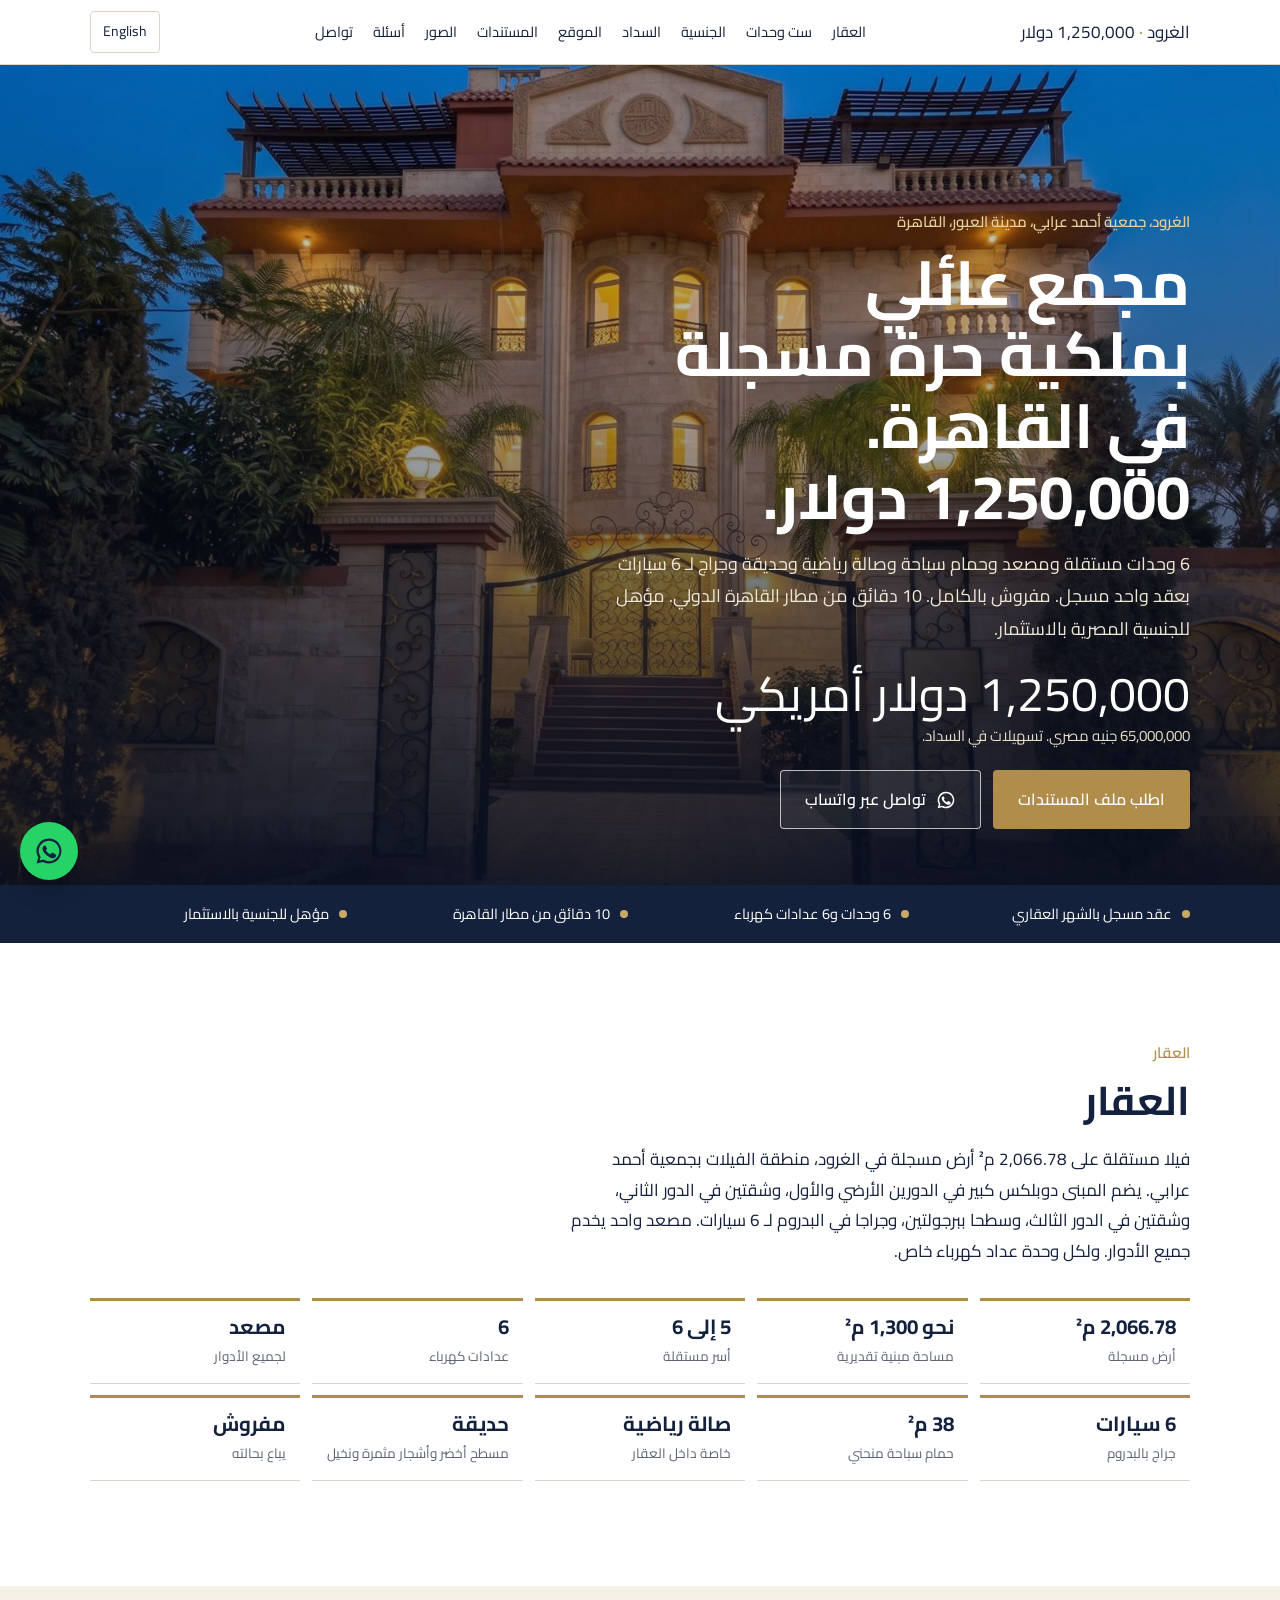
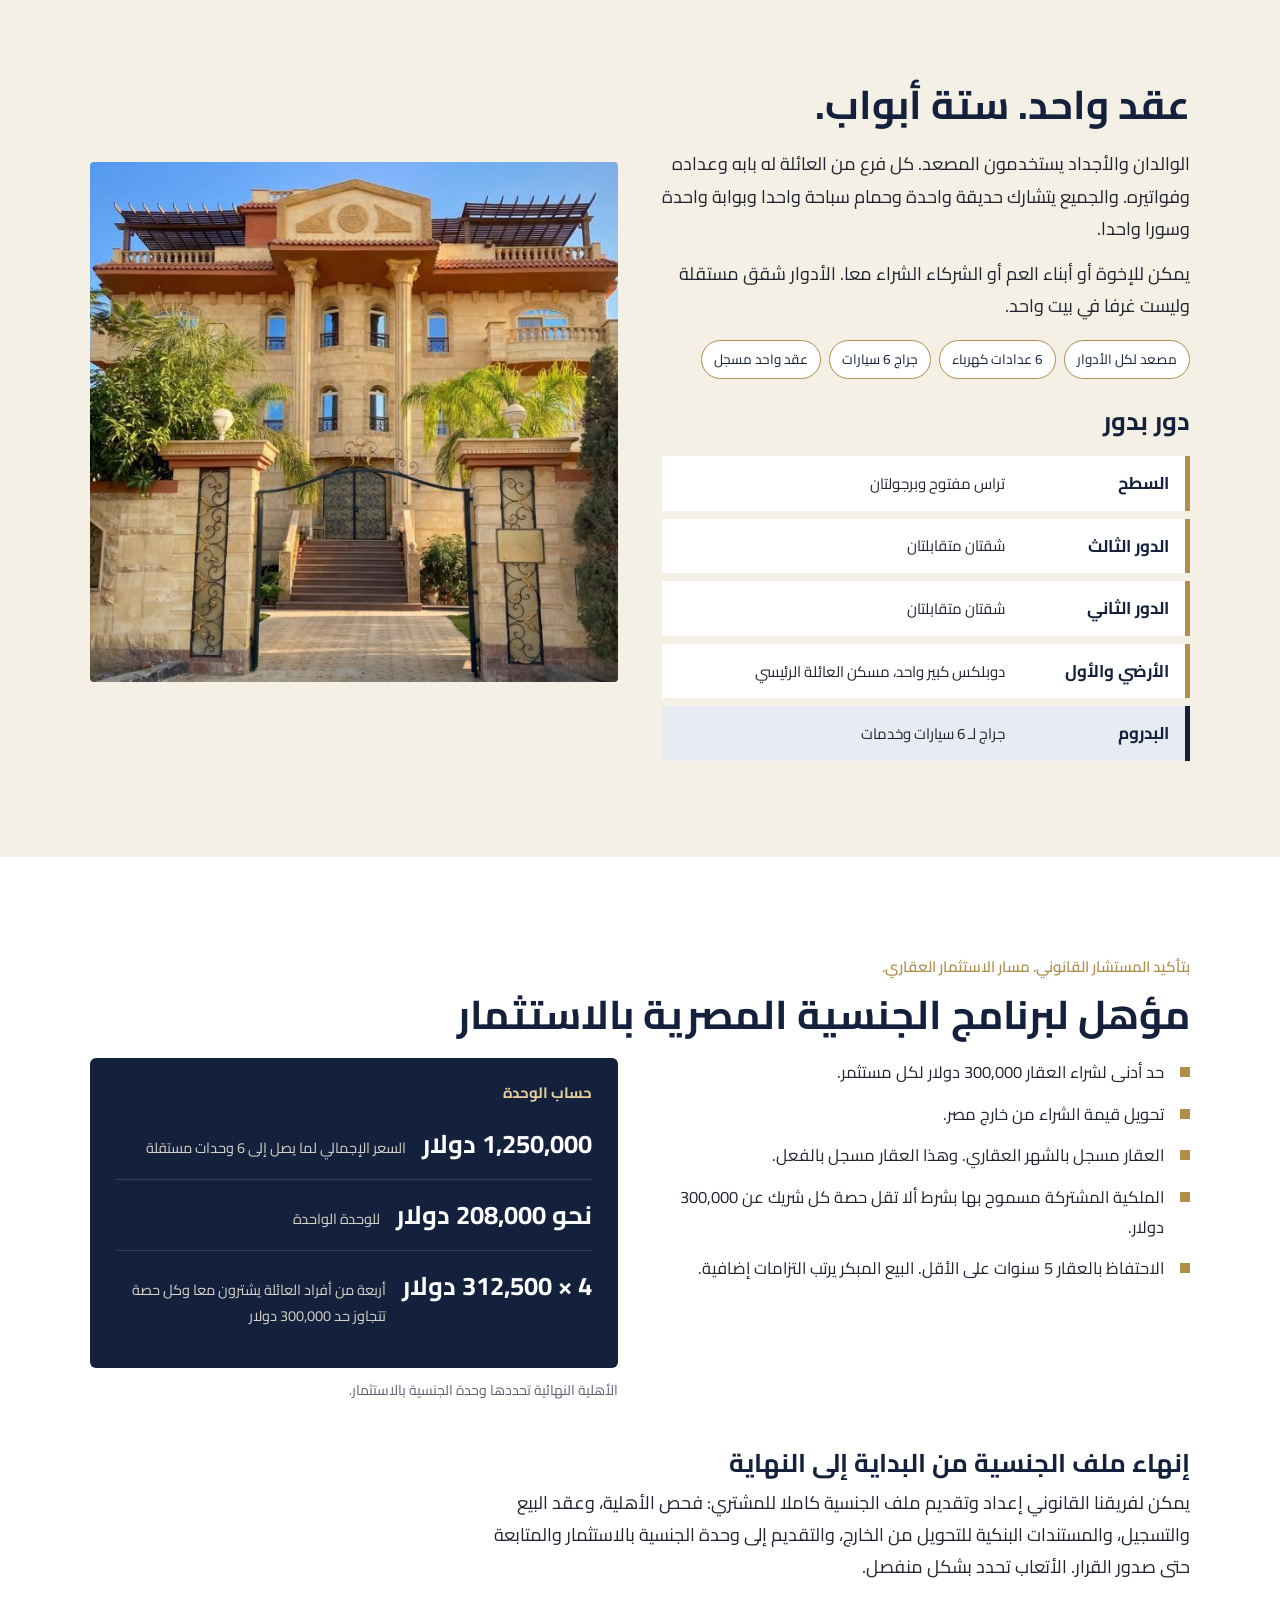
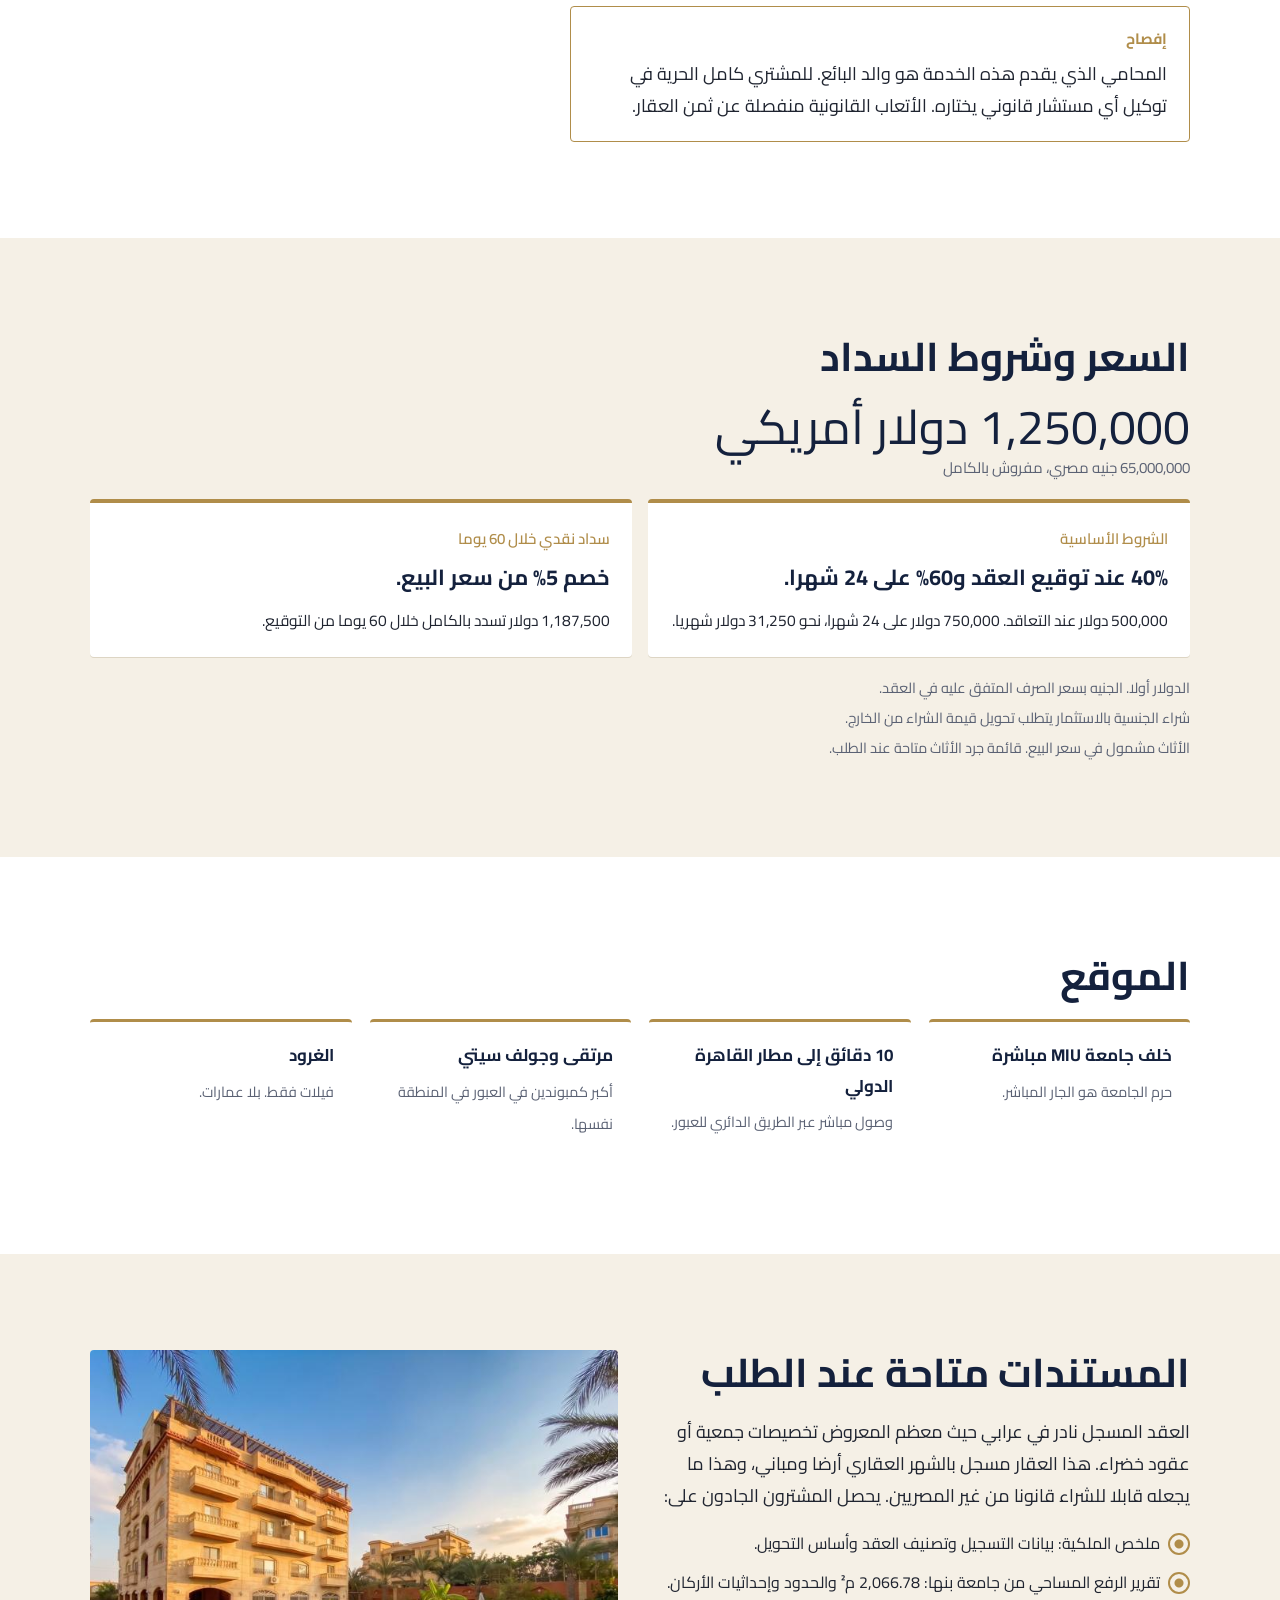
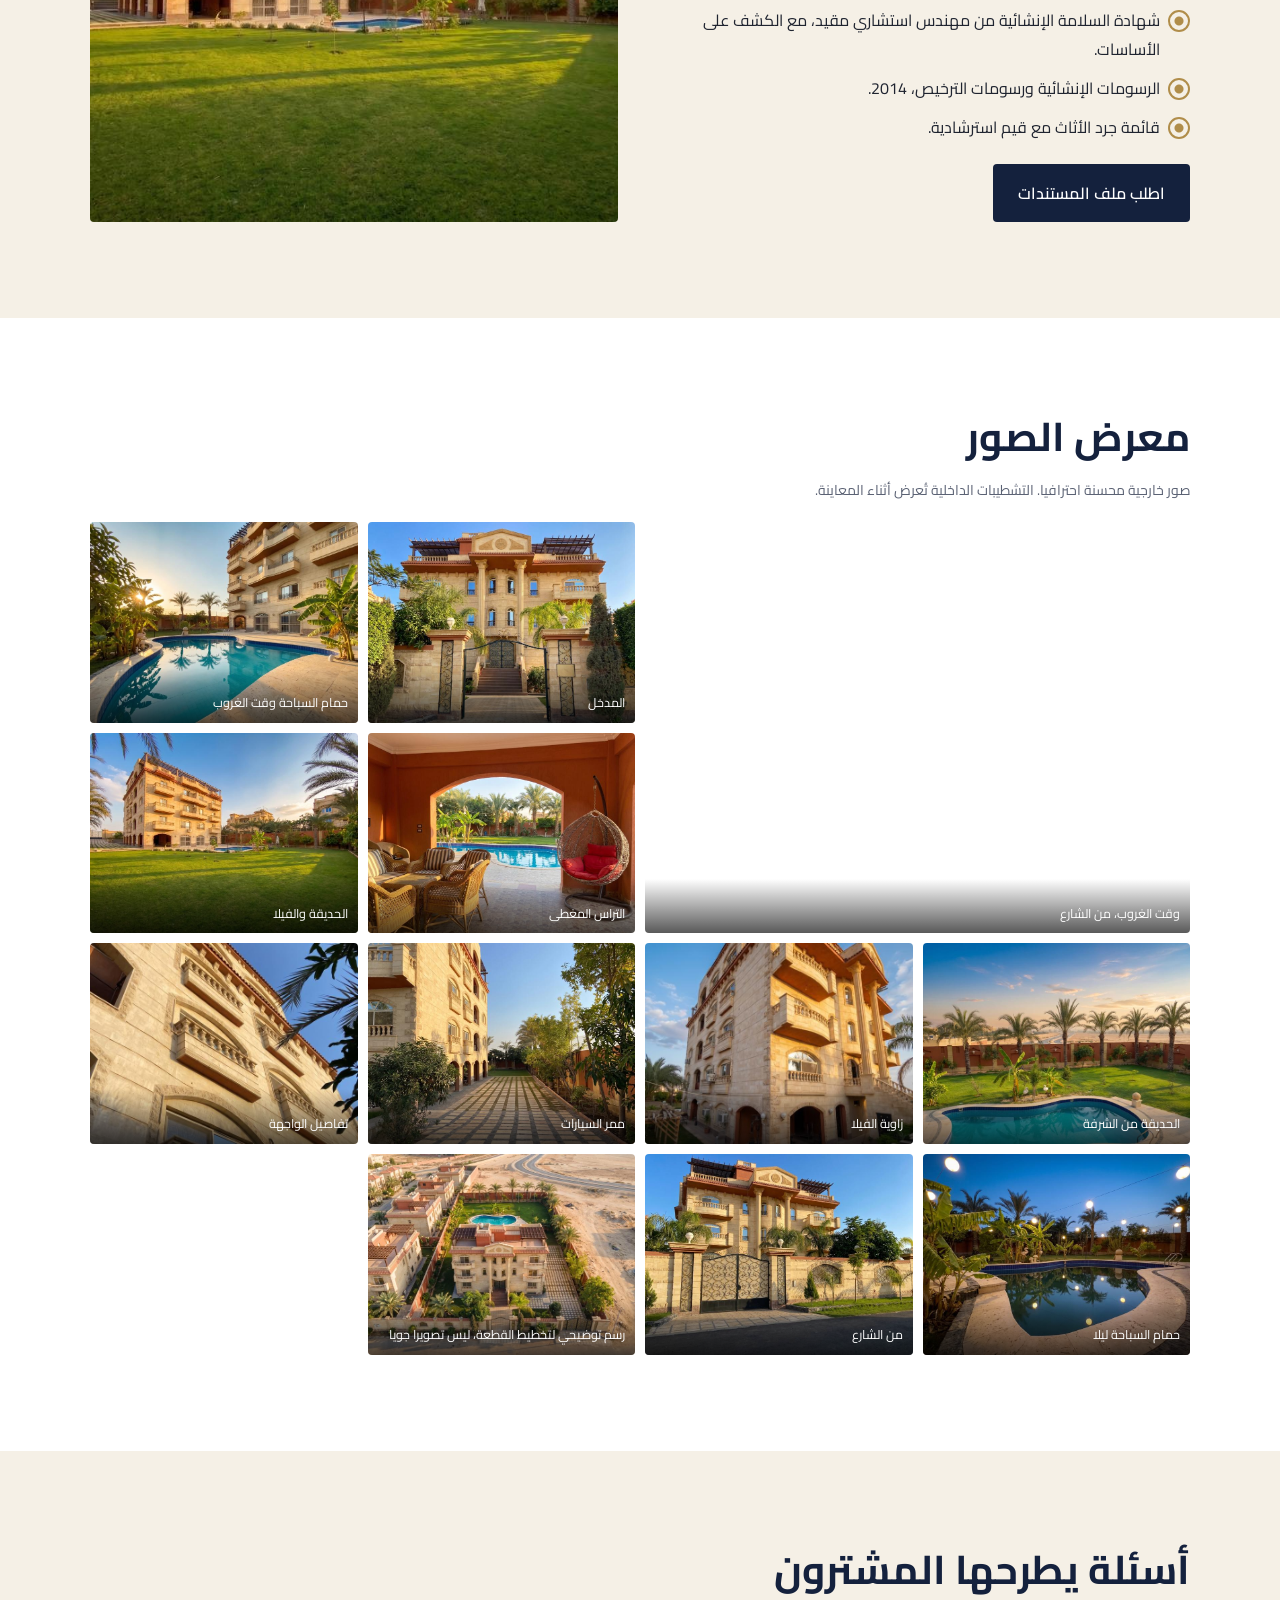
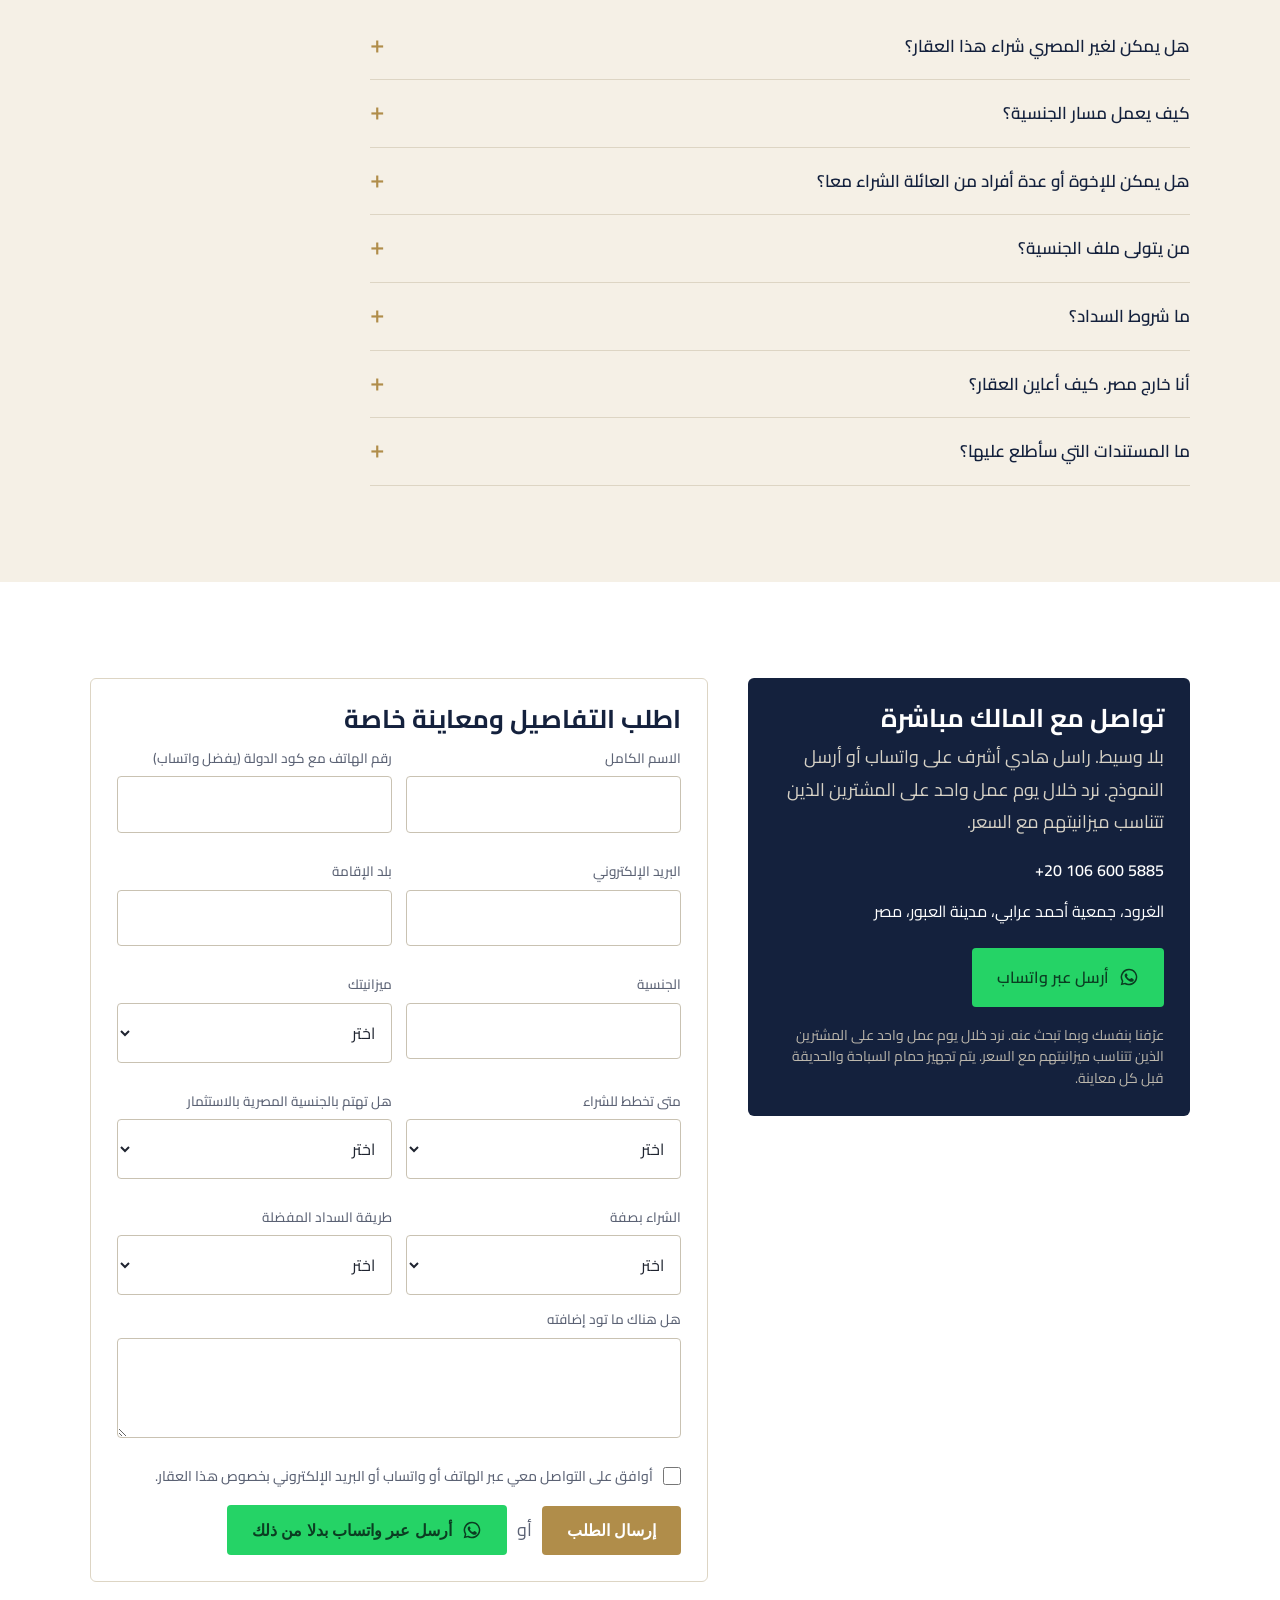
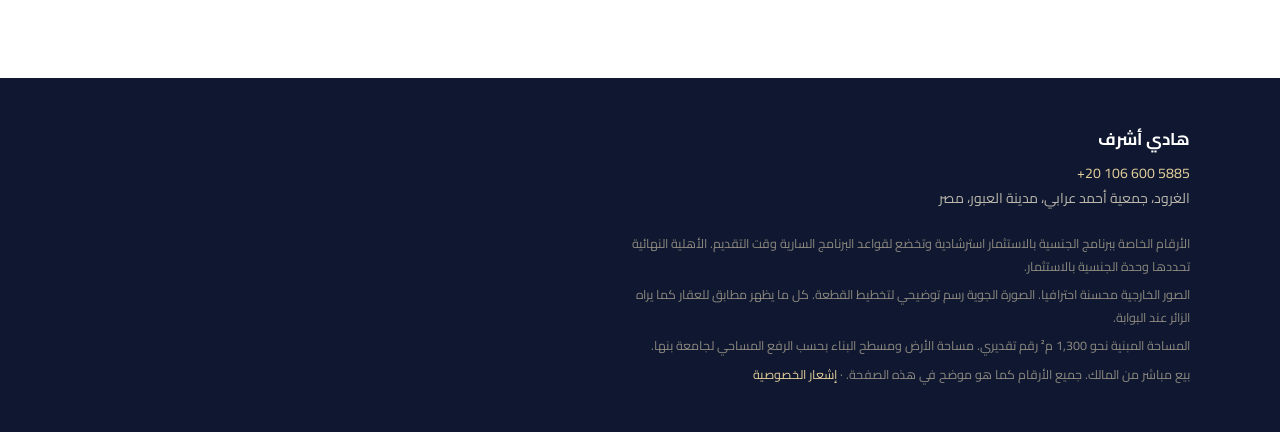
==== commit bc5a7b4a: "Add bilingual privacy notice for lead forms Co-Authored-By: Claude Fable 5.1 <noreply@anthropic.com>" ====
--- a/ar/index.html
+++ b/ar/index.html
@@ -120,7 +120,7 @@
   <b>هادي أشرف</b>
   <p><a href="https://wa.me/201066005885?text=مرحبا، أنا مهتم بالمجمع العائلي في العبور (1,250,000 دولار)."><span dir="ltr">+20 106 600 5885</span></a></p>
   <p>الغرود، جمعية أحمد عرابي، مدينة العبور، مصر</p>
-  <div class="d"><p>الأرقام الخاصة ببرنامج الجنسية بالاستثمار استرشادية وتخضع لقواعد البرنامج السارية وقت التقديم. الأهلية النهائية تحددها وحدة الجنسية بالاستثمار.</p><p>الصور الخارجية محسنة احترافيا. الصورة الجوية رسم توضيحي لتخطيط القطعة. كل ما يظهر مطابق للعقار كما يراه الزائر عند البوابة.</p><p>المساحة المبنية نحو 1,300 م² رقم تقديري. مساحة الأرض ومسطح البناء بحسب الرفع المساحي لجامعة بنها.</p><p>بيع مباشر من المالك. جميع الأرقام كما هو موضح في هذه الصفحة.</p></div>
+  <div class="d"><p>الأرقام الخاصة ببرنامج الجنسية بالاستثمار استرشادية وتخضع لقواعد البرنامج السارية وقت التقديم. الأهلية النهائية تحددها وحدة الجنسية بالاستثمار.</p><p>الصور الخارجية محسنة احترافيا. الصورة الجوية رسم توضيحي لتخطيط القطعة. كل ما يظهر مطابق للعقار كما يراه الزائر عند البوابة.</p><p>المساحة المبنية نحو 1,300 م² رقم تقديري. مساحة الأرض ومسطح البناء بحسب الرفع المساحي لجامعة بنها.</p><p>بيع مباشر من المالك. جميع الأرقام كما هو موضح في هذه الصفحة. · <a href="../privacy/">إشعار الخصوصية</a></p></div>
 </div></footer>
 
 <div class="bar"><a class="btn btn-wa" href="https://wa.me/201066005885?text=مرحبا، أنا مهتم بالمجمع العائلي في العبور (1,250,000 دولار)." target="_blank" rel="noopener"><svg viewBox="0 0 24 24" aria-hidden="true"><path fill="currentColor" d="M12 2a10 10 0 0 0-8.6 15.1L2 22l5-1.3A10 10 0 1 0 12 2zm0 18.2a8.2 8.2 0 0 1-4.2-1.2l-.3-.2-3 .8.8-2.9-.2-.3A8.2 8.2 0 1 1 12 20.2zm4.5-6.1c-.2-.1-1.5-.7-1.7-.8s-.4-.1-.6.1-.6.8-.8 1-.3.2-.5.1a6.7 6.7 0 0 1-3.3-2.9c-.3-.4.2-.4.7-1.3.1-.2 0-.3 0-.4l-.8-1.8c-.2-.5-.4-.4-.6-.4h-.5a1 1 0 0 0-.7.3 3 3 0 0 0-.9 2.2 5.2 5.2 0 0 0 1.1 2.8 12 12 0 0 0 4.6 4 5.3 5.3 0 0 0 3.2.7 2.7 2.7 0 0 0 1.8-1.3 2.2 2.2 0 0 0 .2-1.3c-.1-.1-.3-.2-.5-.3z"/></svg>واتساب</a><a class="btn btn-navy" href="#contact">اطلب التفاصيل</a></div>
